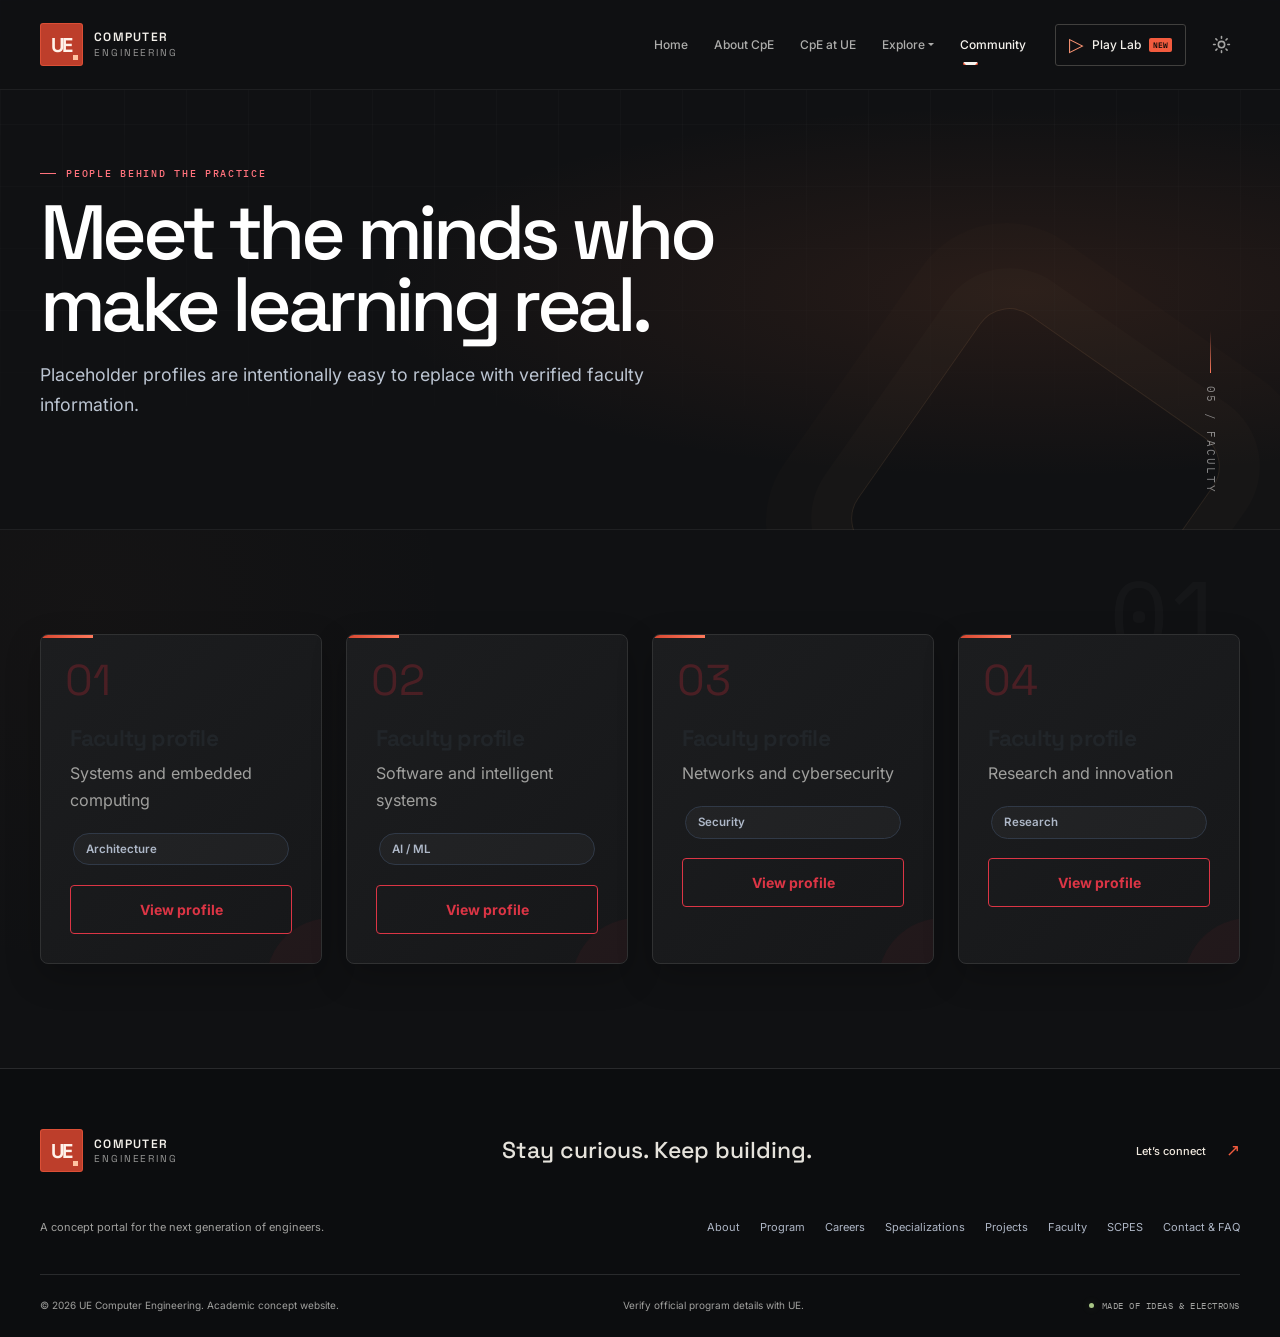
==== faculty.html @ 4674ef3e "Add files via upload" ====
﻿<!doctype html><html lang="en"><head><meta charset="utf-8"><meta name="viewport" content="width=device-width, initial-scale=1"><title>Faculty | UE Computer Engineering</title><link href="assets/vendor/bootstrap.min.css" rel="stylesheet"><script src="js/theme-init.js"></script><link rel="stylesheet" href="css/style.css">
    <link rel="stylesheet" href="css/experience.css"><link href="assets/fonts.css" rel="stylesheet"></head><body data-page="faculty">
    <a class="skip-link" href="#main-content">Skip to content</a><div class="progress-line"></div><nav class="navbar navbar-expand-lg" aria-label="Main navigation">
            <div class="container">
                <a class="navbar-brand" href="index.html"><span class="brand-mark">UE<span class="brand-mark-dot"></span></span><span class="brand-wordmark">COMPUTER<span>ENGINEERING</span></span></a>
                <button class="navbar-toggler" type="button" data-bs-toggle="collapse" data-bs-target="#mainNav" aria-controls="mainNav" aria-expanded="false" aria-label="Toggle navigation"><span class="navbar-toggler-icon"></span></button>
                <div class="collapse navbar-collapse" id="mainNav">
                    <ul class="navbar-nav ms-auto align-items-lg-center">
                        <li class="nav-item"><a class="nav-link" href="index.html">Home</a></li>
                        <li class="nav-item"><a class="nav-link" href="about-cpe.html">About CpE</a></li>
                        <li class="nav-item"><a class="nav-link" href="cpe-ue.html">CpE at UE</a></li>
                        <li class="nav-item dropdown"><a class="nav-link dropdown-toggle" href="#" role="button" data-bs-toggle="dropdown" aria-expanded="false">Explore</a><ul class="dropdown-menu"><li><a class="dropdown-item" href="specializations.html">Specializations</a></li><li><a class="dropdown-item" href="careers.html">Careers</a></li><li><a class="dropdown-item" href="projects.html">Projects</a></li></ul></li>
                        <li class="nav-item dropdown"><a class="nav-link dropdown-toggle" href="#" role="button" data-bs-toggle="dropdown" aria-expanded="false">Community</a><ul class="dropdown-menu"><li><a class="dropdown-item" href="faculty.html">Faculty</a></li><li><a class="dropdown-item" href="scpes.html">SCPES</a></li><li><a class="dropdown-item" href="contact.html">Contact & FAQ</a></li></ul></li>
                        <li class="nav-item"><a class="nav-link nav-play" href="index.html#play-lab"><span aria-hidden="true">▷</span> Play Lab <span class="new-tag">NEW</span></a></li>
                    </ul>
                </div>
            </div>
        </nav><main id="main-content" tabindex="-1"><section class="page-hero"><div class="container reveal"><span class="eyebrow">People behind the practice</span><h1>Meet the minds who make learning real.</h1><p>Placeholder profiles are intentionally easy to replace with verified faculty information.</p></div></section><section class="section-space"><div class="container"><div class="row g-4"><div class="col-12 col-md-6 col-lg-3 reveal"><article class="card feature-card"><div class="icon-box">01</div><h3>Faculty profile</h3><p class="text-muted">Systems and embedded computing</p><span class="pill">Architecture</span><button class="btn btn-outline-danger btn-sm mt-3" data-bs-toggle="modal" data-bs-target="#infoModal" data-modal-title="Faculty profile placeholder" data-modal-text="Replace with a verified name, title, specialization, courses, and professional biography.">View profile</button></article></div><div class="col-12 col-md-6 col-lg-3 reveal"><article class="card feature-card"><div class="icon-box">02</div><h3>Faculty profile</h3><p class="text-muted">Software and intelligent systems</p><span class="pill">AI / ML</span><button class="btn btn-outline-danger btn-sm mt-3" data-bs-toggle="modal" data-bs-target="#infoModal" data-modal-title="Faculty profile placeholder" data-modal-text="Replace with a verified name, title, specialization, courses, and professional biography.">View profile</button></article></div><div class="col-12 col-md-6 col-lg-3 reveal"><article class="card feature-card"><div class="icon-box">03</div><h3>Faculty profile</h3><p class="text-muted">Networks and cybersecurity</p><span class="pill">Security</span><button class="btn btn-outline-danger btn-sm mt-3" data-bs-toggle="modal" data-bs-target="#infoModal" data-modal-title="Faculty profile placeholder" data-modal-text="Replace with a verified name, title, specialization, courses, and professional biography.">View profile</button></article></div><div class="col-12 col-md-6 col-lg-3 reveal"><article class="card feature-card"><div class="icon-box">04</div><h3>Faculty profile</h3><p class="text-muted">Research and innovation</p><span class="pill">Research</span><button class="btn btn-outline-danger btn-sm mt-3" data-bs-toggle="modal" data-bs-target="#infoModal" data-modal-title="Faculty profile placeholder" data-modal-text="Replace with a verified name, title, specialization, courses, and professional biography.">View profile</button></article></div></div></div></section></main><footer class="site-footer">
        <div class="container"><div class="footer-top"><a class="navbar-brand" href="index.html"><span class="brand-mark">UE<span class="brand-mark-dot"></span></span><span class="brand-wordmark">COMPUTER<span>ENGINEERING</span></span></a><p>Stay curious. Keep building.</p><a class="text-link" href="contact.html">Let’s connect <span aria-hidden="true">↗</span></a></div><div class="footer-links"><span>A concept portal for the next generation of engineers.</span><nav aria-label="Footer navigation"><a href="about-cpe.html">About</a><a href="cpe-ue.html">Program</a><a href="careers.html">Careers</a><a href="specializations.html">Specializations</a><a href="projects.html">Projects</a><a href="faculty.html">Faculty</a><a href="scpes.html">SCPES</a><a href="contact.html">Contact & FAQ</a></nav></div><div class="footer-bottom"><small>© 2026 UE Computer Engineering. Academic concept website.</small><small>Verify official program details with UE.</small><span><i class="status-dot"></i> MADE OF IDEAS & ELECTRONS</span></div></div>
    </footer><div class="modal fade" id="infoModal" tabindex="-1"><div class="modal-dialog modal-dialog-centered"><div class="modal-content"><div class="modal-header"><h2 class="modal-title fs-4" id="infoModalLabel">Profile</h2><button class="btn-close" data-bs-dismiss="modal" aria-label="Close"></button></div><div class="modal-body" id="modalContent"></div></div></div></div><button class="back-top" aria-label="Back to top">â†‘</button><script src="assets/vendor/bootstrap.bundle.min.js"></script><script src="js/script.js"></script>
    <script src="js/experience.js"></script></body></html>
---- css/style.css ----
:root {
  --primary:#c62635;--primary-bright:#ff5b67;--primary-dark:#7d111d;--ink:#080b12;--ink-2:#101621;
  --text:#1b2330;--muted:#667085;--surface:#f4f6f8;--border:#e2e7ec;--white:#fff;
  --radius-sm:10px;--radius-md:18px;--radius-lg:28px;--section-space:104px;
  --shadow-sm:0 12px 35px rgba(8,11,18,.07);--shadow-lg:0 28px 80px rgba(8,11,18,.15)
}
*{box-sizing:border-box}html{scroll-behavior:smooth;scroll-padding-top:88px}body{margin:0;color:var(--text);font-family:Inter,Arial,sans-serif;background:var(--white);overflow-x:hidden;-webkit-font-smoothing:antialiased}body::selection{color:#fff;background:var(--primary)}a,button,input,select,textarea{-webkit-tap-highlight-color:transparent}a:focus-visible,button:focus-visible,input:focus-visible,select:focus-visible,textarea:focus-visible{outline:3px solid rgba(255,91,103,.42);outline-offset:3px}
h1,h2,h3,h4,h5,.navbar-brand{font-family:"Space Grotesk",Arial,sans-serif;font-weight:700;letter-spacing:-.035em}h1{font-size:clamp(3rem,7vw,6.7rem);line-height:.94}h2{font-size:clamp(2.15rem,4.2vw,3.7rem);line-height:1.04}h3{font-size:1.42rem;line-height:1.2}p{line-height:1.72}.container{max-width:1200px}.text-muted{color:var(--muted)!important}.bg-light{background:var(--surface)!important}
.eyebrow{display:inline-flex;align-items:center;gap:.65rem;color:var(--primary);font:700 .72rem/1 Inter,sans-serif;letter-spacing:.17em;text-transform:uppercase}.eyebrow::before{content:"";width:24px;height:2px;background:currentColor}.section-space{position:relative;padding:var(--section-space) 0}.section-space:not(.dark-band):not(.bg-light)::before{content:"";position:absolute;inset:0;pointer-events:none;background:radial-gradient(circle at 7% 15%,rgba(198,38,53,.055),transparent 21rem)}.section-space>.container{position:relative;z-index:1}.section-heading{max-width:720px;margin-bottom:1.25rem}.section-heading h2{margin:.85rem 0 1rem}.section-heading p{color:var(--muted);font-size:1.08rem}
/* navigation */
.navbar{position:fixed;top:0;width:100%;z-index:1000;padding:1.1rem 0;background:linear-gradient(to bottom,rgba(8,11,18,.78),transparent);transition:padding .3s,background .3s,box-shadow .3s}.navbar.scrolled,.navbar.show-menu{padding:.72rem 0;background:rgba(8,11,18,.9);backdrop-filter:blur(18px) saturate(150%);-webkit-backdrop-filter:blur(18px) saturate(150%);border-bottom:1px solid rgba(255,255,255,.08);box-shadow:0 12px 40px rgba(0,0,0,.18)}.navbar-brand{color:#fff!important;font-size:1.04rem;display:flex;align-items:center;gap:.72rem;letter-spacing:-.02em}.brand-mark{width:36px;height:36px;border:1px solid rgba(255,91,103,.7);border-radius:9px;display:grid;place-items:center;color:#fff;background:linear-gradient(145deg,var(--primary),var(--primary-dark));box-shadow:0 7px 20px rgba(198,38,53,.28);font-size:.72rem;letter-spacing:.05em}.nav-link{color:#cdd3dd!important;font-size:.84rem;font-weight:600;margin:0 .08rem;padding:.55rem .72rem!important;position:relative;min-height:42px;display:flex;align-items:center;border-radius:9px;transition:color .2s,background .2s}.nav-link:hover,.nav-link.active{color:#fff!important;background:rgba(255,255,255,.075)}.nav-link.active::after{content:"";position:absolute;bottom:4px;left:.72rem;width:18px;height:2px;border-radius:2px;background:var(--primary-bright)}.dropdown-menu{background:rgba(16,22,33,.98);border:1px solid rgba(255,255,255,.1);border-radius:13px;padding:.55rem;box-shadow:0 20px 50px rgba(0,0,0,.3)}.dropdown-item{color:#d9dee7;padding:.68rem .8rem;border-radius:8px;font-size:.86rem}.dropdown-item:hover,.dropdown-item:focus{color:#fff;background:var(--primary)}.navbar-toggler{min-width:44px;min-height:44px;border-color:rgba(255,255,255,.25)}.navbar-toggler-icon{filter:invert(1) grayscale(1) brightness(2)}
/* hero */
.hero{min-height:790px;display:flex;align-items:center;color:#fff;position:relative;overflow:hidden;padding:145px 0 105px;background:radial-gradient(circle at var(--pointer-x,78%) var(--pointer-y,28%),rgba(198,38,53,.28),transparent 22rem),radial-gradient(circle at 15% 95%,rgba(77,91,155,.14),transparent 28rem),linear-gradient(125deg,#070a10 0%,#101621 67%,#190d13 100%)}.hero::before,.page-hero::before{content:"";position:absolute;inset:0;background-image:linear-gradient(rgba(255,255,255,.05) 1px,transparent 1px),linear-gradient(90deg,rgba(255,255,255,.05) 1px,transparent 1px);background-size:56px 56px;mask-image:linear-gradient(to bottom,#000,transparent 95%)}.hero::after{content:"";position:absolute;width:640px;height:640px;right:-250px;top:-220px;border:1px solid rgba(255,255,255,.08);border-radius:50%;box-shadow:0 0 0 80px rgba(255,255,255,.018),0 0 0 160px rgba(255,255,255,.012)}.hero .container{position:relative;z-index:2}.hero h1{max-width:790px;margin:1.15rem 0 1.4rem;text-wrap:balance}.hero h1 span{color:transparent;background:linear-gradient(90deg,#ff6671,#ff9a78);-webkit-background-clip:text;background-clip:text}.hero-copy{max-width:620px;color:#b9c2cf;font-size:1.12rem;line-height:1.75}.hero-visual{min-height:390px;position:relative;perspective:900px}.processor{--rx:0deg;--ry:0deg;position:absolute;top:16%;left:15%;width:255px;height:255px;border:1px solid rgba(255,255,255,.3);border-radius:32px;transform:rotate(10deg) rotateX(var(--rx)) rotateY(var(--ry));background:linear-gradient(145deg,rgba(255,255,255,.09),rgba(198,38,53,.12));box-shadow:inset 0 0 35px rgba(255,255,255,.04),0 30px 90px rgba(198,38,53,.22);display:grid;place-items:center;transition:transform .2s ease-out;backdrop-filter:blur(8px)}.processor::before,.processor::after{content:"";position:absolute;inset:21px;border:1px dashed rgba(255,102,113,.55);border-radius:22px;animation:spin 24s linear infinite}.processor::after{inset:57px;border:1px solid rgba(255,255,255,.27);border-radius:16px;animation-direction:reverse;animation-duration:16s}.chip{width:76px;height:76px;position:relative;z-index:2;border:1px solid rgba(255,255,255,.28);border-radius:10px;background:linear-gradient(145deg,#e74450,#8f1522);box-shadow:0 0 0 9px rgba(198,38,53,.12),0 0 38px rgba(255,91,103,.58);animation:chipGlow 2.8s ease-in-out infinite}.chip::after{content:"CPE";position:absolute;inset:0;display:grid;place-items:center;color:#fff;font:700 .7rem "Space Grotesk";letter-spacing:.15em}.trace{position:absolute;z-index:3;background:linear-gradient(90deg,var(--primary-bright),transparent);opacity:.8;height:1px;transform-origin:left;animation:pulse 2.5s infinite}.trace::before{content:"";width:6px;height:6px;border-radius:50%;background:#fff;box-shadow:0 0 12px var(--primary-bright);position:absolute;left:35%;top:-2px;animation:signal 2.5s linear infinite}.trace.one{width:185px;left:50%;top:35%;transform:rotate(-25deg)}.trace.two{width:240px;left:43%;top:65%;transform:rotate(25deg);animation-delay:.5s}.trace.three{width:170px;left:28%;top:15%;transform:rotate(145deg);animation-delay:1s}.tech-label{position:absolute;z-index:4;background:rgba(16,22,33,.72);border:1px solid rgba(255,255,255,.16);border-radius:10px;padding:.72rem .9rem;font:600 .67rem/1 Inter,sans-serif;letter-spacing:.1em;color:#edf1f6;backdrop-filter:blur(14px);box-shadow:0 15px 35px rgba(0,0,0,.18);animation:float 5s ease-in-out infinite}.tech-label.a{right:0;top:11%}.tech-label.a::before{content:"";display:inline-block;width:7px;height:7px;margin-right:.5rem;border-radius:50%;background:#55e6a5;box-shadow:0 0 10px #55e6a5}.tech-label.b{right:5%;bottom:11%;animation-delay:-2s}.scroll-cue{position:absolute;z-index:3;bottom:28px;left:50%;transform:translateX(-50%);color:#aeb6c5;font-size:.66rem;letter-spacing:.16em;text-transform:uppercase;animation:bob 2s ease-in-out infinite}
/* buttons and cards */
.btn{border-radius:var(--radius-sm);padding:.82rem 1.18rem;font-weight:700;min-height:46px;transition:transform .25s,box-shadow .25s,background .25s,border-color .25s}.btn-primary{background:linear-gradient(135deg,#d63240,#a91827);border-color:var(--primary);box-shadow:0 9px 25px rgba(198,38,53,.22)}.btn-primary:hover{background:linear-gradient(135deg,#e63c49,#b51f2b);border-color:#d63240;transform:translateY(-3px);box-shadow:0 16px 34px rgba(198,38,53,.34)}.btn-outline-light:hover,.btn-outline-dark:hover{transform:translateY(-3px)}.btn-arrow::after{content:" →";display:inline-block;transition:transform .2s}.btn-arrow:hover::after{transform:translateX(5px)}.card{--tilt-x:0deg;--tilt-y:0deg;border:1px solid var(--border);border-radius:var(--radius-md);background:rgba(255,255,255,.9);box-shadow:var(--shadow-sm);height:100%;overflow:hidden;transform:perspective(900px) rotateX(var(--tilt-x)) rotateY(var(--tilt-y));transition:transform .32s,box-shadow .32s,border-color .32s}.card:hover{transform:perspective(900px) rotateX(var(--tilt-x)) rotateY(var(--tilt-y)) translateY(-8px);box-shadow:var(--shadow-lg);border-color:rgba(198,38,53,.38)}.feature-card{padding:1.8rem;position:relative;isolation:isolate}.feature-card::before{content:"";position:absolute;z-index:-1;top:0;left:0;width:52px;height:3px;background:linear-gradient(90deg,var(--primary),var(--primary-bright));transition:width .4s}.feature-card::after{content:"";position:absolute;z-index:-1;width:130px;height:130px;right:-75px;bottom:-85px;border-radius:50%;background:rgba(198,38,53,.06);transition:transform .4s}.feature-card:hover::before{width:100%}.feature-card:hover::after{transform:scale(1.7)}.icon-box{width:52px;height:52px;display:grid;place-items:center;color:var(--primary);background:linear-gradient(145deg,rgba(198,38,53,.13),rgba(198,38,53,.035));border:1px solid rgba(198,38,53,.13);font-size:1.35rem;margin-bottom:1.35rem;border-radius:13px;transition:transform .3s,background .3s,color .3s}.feature-card:hover .icon-box{transform:rotate(-5deg) scale(1.08);color:#fff;background:var(--primary)}.feature-card p,.project-card p{color:var(--muted);line-height:1.68}
.dark-band{color:#fff;overflow:hidden;background:radial-gradient(circle at 92% 0,rgba(198,38,53,.2),transparent 24rem),var(--ink)}.dark-band::after{content:"";position:absolute;width:330px;height:330px;right:-190px;bottom:-190px;border:1px solid rgba(255,255,255,.08);border-radius:50%;box-shadow:0 0 0 55px rgba(255,255,255,.015),0 0 0 110px rgba(255,255,255,.01)}.dark-band .feature-card{background:rgba(255,255,255,.035);border-color:rgba(255,255,255,.12)!important;backdrop-filter:blur(8px)}.dark-band .feature-card:hover{background:rgba(255,255,255,.065);border-color:rgba(255,91,103,.55)!important}.dark-band .feature-card p,.dark-band .text-muted,.dark-band .section-heading p{color:#aeb8c7!important}.metric{position:relative;padding:.6rem 0 .6rem 1.25rem;border-left:2px solid var(--primary)}.metric strong{font:700 2.65rem "Space Grotesk";display:block;color:#fff}.metric span{color:#adb6c6;font-size:.84rem}.marquee{overflow:hidden;background:linear-gradient(90deg,#9d1724,#d83341,#9d1724);color:#fff;padding:.95rem 0;font-family:"Space Grotesk";font-weight:700;letter-spacing:.1em;box-shadow:0 8px 30px rgba(181,31,43,.2)}.marquee-track{width:max-content;white-space:nowrap;animation:marquee 26s linear infinite}.marquee:hover .marquee-track{animation-play-state:paused}
/* inner pages */
.page-hero{min-height:530px;display:flex;align-items:center;padding:155px 0 92px;color:#fff;overflow:hidden;position:relative;background:radial-gradient(circle at 82% 35%,rgba(198,38,53,.3),transparent 20rem),linear-gradient(125deg,#070a10,#111827 70%,#1c0e14)}.page-hero .container{position:relative;z-index:2}.page-hero::after{content:"";position:absolute;right:8%;bottom:-105px;width:285px;height:285px;border:1px solid rgba(255,91,103,.45);border-radius:36px;transform:rotate(35deg);box-shadow:0 0 0 28px rgba(198,38,53,.045),0 0 0 56px rgba(198,38,53,.025);animation:drift 9s ease-in-out infinite}.page-hero h1{font-size:clamp(3rem,6vw,5.65rem);max-width:880px;margin:1rem 0 1.2rem;text-wrap:balance}.page-hero p{max-width:680px;color:#bbc4d1;font-size:1.1rem;line-height:1.75}.page-hero .eyebrow{color:#ff727c}.pill{display:inline-flex;align-items:center;border:1px solid var(--border);border-radius:100px;padding:.42rem .72rem;font-size:.72rem;font-weight:600;margin:.2rem;color:var(--muted);background:rgba(255,255,255,.6)}.filter-btn{border:1px solid var(--border);background:#fff;color:var(--text);border-radius:100px;padding:.62rem 1rem;min-height:44px;margin:.25rem;font-size:.86rem;font-weight:600;transition:.2s}.filter-btn.active,.filter-btn:hover{background:var(--primary);border-color:var(--primary);color:#fff;box-shadow:0 8px 20px rgba(198,38,53,.2);transform:translateY(-2px)}.diagram-node{padding:1.05rem;text-align:center;border:1px solid var(--border);background:#fff;border-radius:var(--radius-md);cursor:pointer;transition:transform .25s,border-color .25s,box-shadow .25s}.diagram-node:hover,.diagram-node.selected{transform:translateY(-4px);border-color:var(--primary);box-shadow:0 14px 35px rgba(181,31,43,.14)}.diagram-node.selected{color:var(--primary)}.diagram-line{height:34px;width:2px;background:linear-gradient(var(--primary),rgba(198,38,53,.15));margin:auto}.timeline{border-left:2px solid rgba(181,31,43,.28);padding-left:1.65rem}.timeline-item{position:relative;margin-bottom:2.1rem}.timeline-item::before{content:"";position:absolute;left:-2.08rem;top:.22rem;width:14px;height:14px;border:3px solid #fff;border-radius:50%;background:var(--primary);box-shadow:0 0 0 4px rgba(198,38,53,.15)}.project-image{height:220px;width:100%;object-fit:cover;background:linear-gradient(135deg,#111827,#b51f2b);transition:transform .55s,filter .4s}.card:hover .project-image{transform:scale(1.055);filter:saturate(1.15)}.project-card .card-body{position:relative;z-index:2;padding:1.45rem;background:#fff}.gallery-img{height:230px;object-fit:cover;width:100%;cursor:pointer;transition:transform .4s,filter .4s}.gallery-img:hover{transform:scale(1.025);filter:contrast(1.05) saturate(1.08)}.form-control,.form-select{padding:.82rem .9rem;border-color:var(--border);border-radius:10px;background-color:rgba(255,255,255,.9)}.form-control:focus,.form-select:focus{border-color:var(--primary);box-shadow:0 0 0 .22rem rgba(181,31,43,.13)}.accordion-item{border-color:var(--border);background:transparent}.accordion-button{font-family:"Space Grotesk";font-weight:600;padding:1.25rem}.accordion-button:not(.collapsed){color:var(--primary-dark);background:rgba(198,38,53,.06);box-shadow:none}.accordion-button:focus{box-shadow:0 0 0 .2rem rgba(198,38,53,.12)}
/* footer */
.site-footer{position:relative;overflow:hidden;background:#06080d;color:#98a2b2;padding:68px 0 26px;border-top:1px solid rgba(255,255,255,.06)}.site-footer::after{content:"CPE";position:absolute;right:-1rem;bottom:-4.2rem;color:rgba(255,255,255,.025);font:700 13rem/1 "Space Grotesk";pointer-events:none}.site-footer .container{position:relative;z-index:1}.site-footer a{color:#aeb6c5;text-decoration:none;display:block;width:fit-content;margin:.55rem 0;transition:color .2s,transform .2s}.site-footer a:hover{color:#fff;transform:translateX(3px)}.site-footer .navbar-brand:hover{transform:none}.back-top{position:fixed;right:22px;bottom:22px;width:48px;height:48px;border-radius:14px;border:1px solid rgba(255,255,255,.2);background:linear-gradient(145deg,#db3442,#971723);color:#fff;opacity:0;visibility:hidden;transform:translateY(12px);transition:.25s;box-shadow:0 12px 28px rgba(181,31,43,.3);z-index:900}.back-top.visible{opacity:1;visibility:visible;transform:none}.back-top:hover{transform:translateY(-4px)}.progress-line{position:fixed;top:0;left:0;height:3px;background:linear-gradient(90deg,var(--primary),#ff8b72);width:0;z-index:1100;box-shadow:0 0 10px rgba(255,91,103,.5)}.reveal{opacity:0;transform:translateY(26px);transition:opacity .75s,transform .75s cubic-bezier(.2,.7,.2,1);transition-delay:calc(var(--i,0)*55ms)}.reveal.visible{opacity:1;transform:none}
@keyframes pulse{50%{opacity:.25}}@keyframes signal{from{transform:translateX(0)}to{transform:translateX(105px)}}@keyframes chipGlow{50%{box-shadow:0 0 0 12px rgba(198,38,53,.08),0 0 55px rgba(255,91,103,.7)}}@keyframes float{50%{transform:translateY(-10px)}}@keyframes bob{50%{transform:translate(-50%,6px)}}@keyframes spin{to{transform:rotate(360deg)}}@keyframes drift{50%{transform:rotate(43deg) translateY(-15px)}}@keyframes marquee{to{transform:translateX(-50%)}}
@media(max-width:991px){.navbar{padding:.72rem 0;background:rgba(8,11,18,.92);backdrop-filter:blur(16px)}.navbar-collapse{margin-top:.65rem;padding:.7rem;border:1px solid rgba(255,255,255,.08);border-radius:14px;background:rgba(16,22,33,.96);max-height:calc(100vh - 92px);overflow-y:auto}.dropdown-menu{box-shadow:none;background:rgba(255,255,255,.04)}.nav-link.active::after{left:.75rem}.hero{min-height:auto;padding:140px 0 90px}.hero-visual{min-height:330px;margin-top:2.5rem}.processor{left:26%;width:215px;height:215px}.page-hero{min-height:470px}}
@media(max-width:575px){:root{--section-space:72px}.navbar-brand{font-size:.84rem}.brand-mark{width:33px;height:33px;flex:0 0 auto}.hero h1{font-size:clamp(2.85rem,13.5vw,4rem);overflow-wrap:anywhere}.hero-copy{font-size:1rem}.hero-visual{min-height:270px}.processor{left:14%;width:180px;height:180px;border-radius:24px}.processor::after{inset:45px}.chip{width:62px;height:62px}.tech-label{font-size:.58rem}.tech-label.a{right:0}.tech-label.b{right:1%;bottom:1%}.scroll-cue{display:none}.page-hero{min-height:430px;padding:130px 0 70px}.page-hero::after{width:210px;height:210px;right:-75px}.section-heading p{font-size:1rem}.feature-card{padding:1.45rem}.metric{margin-bottom:1.4rem}.site-footer::after{font-size:8rem}}
@media(prefers-reduced-motion:reduce){*,*::before,*::after{scroll-behavior:auto!important;animation-duration:.01ms!important;animation-iteration-count:1!important;transition-duration:.01ms!important}.reveal{opacity:1;transform:none}}

/* Theme control and expanded page experience */
html{background:var(--ink)}
body,.card,.form-control,.form-select,.accordion-button,.accordion-body,.modal-content,.tab-content,.diagram-node,.filter-btn{transition:background-color .35s ease,color .35s ease,border-color .35s ease,box-shadow .35s ease}
.theme-toggle{flex:0 0 44px;width:44px;height:44px;margin-left:.65rem;border:1px solid rgba(255,255,255,.16);border-radius:12px;background:rgba(255,255,255,.07);color:#fff;display:grid;place-items:center;position:relative;overflow:hidden;transition:transform .25s,background .25s,border-color .25s}.theme-toggle:hover{transform:translateY(-2px);background:rgba(255,255,255,.13);border-color:rgba(255,255,255,.3)}.theme-toggle svg{width:19px;height:19px;position:absolute;transition:transform .45s cubic-bezier(.2,.8,.2,1),opacity .3s}.theme-toggle .sun{opacity:0;transform:rotate(-70deg) scale(.5)}.theme-toggle .moon{opacity:1;transform:rotate(0) scale(1)}html[data-theme="dark"] .theme-toggle .sun{opacity:1;transform:rotate(0) scale(1)}html[data-theme="dark"] .theme-toggle .moon{opacity:0;transform:rotate(70deg) scale(.5)}
.page-signature{position:absolute;right:5%;bottom:2.25rem;z-index:2;display:flex;align-items:center;gap:.8rem;color:rgba(255,255,255,.48);font:700 .66rem/1 Inter,sans-serif;letter-spacing:.19em;text-transform:uppercase;writing-mode:vertical-rl}.page-signature::before{content:"";width:1px;height:42px;background:linear-gradient(transparent,var(--primary-bright))}
.section-space[data-section-index]::after{content:attr(data-section-index);position:absolute;right:4vw;top:2.2rem;color:rgba(12,18,28,.035);font:700 clamp(5rem,10vw,9rem)/1 "Space Grotesk";pointer-events:none}.dark-band[data-section-index]::after,html[data-theme="dark"] .section-space[data-section-index]::after{color:rgba(255,255,255,.025)}
.section-rail{position:fixed;right:20px;top:50%;z-index:800;display:flex;flex-direction:column;gap:10px;transform:translateY(-50%);padding:10px 7px;border:1px solid rgba(127,137,152,.18);border-radius:100px;background:rgba(255,255,255,.64);backdrop-filter:blur(12px);box-shadow:0 8px 25px rgba(8,11,18,.08)}.section-rail button{width:7px;height:7px;padding:0;border:0;border-radius:50%;background:#9aa3b1;transition:height .25s,background .25s,box-shadow .25s}.section-rail button.active{height:24px;border-radius:6px;background:var(--primary);box-shadow:0 0 0 4px rgba(198,38,53,.1)}
.page-hero{background:radial-gradient(circle at var(--page-x,82%) var(--page-y,35%),rgba(198,38,53,.34),transparent 21rem),linear-gradient(125deg,#070a10,#111827 70%,#1c0e14)}body[data-page="specializations"] .page-hero{--hero-accent:rgba(112,86,255,.2)}body[data-page="careers"] .page-hero{--hero-accent:rgba(31,144,214,.18)}body[data-page="faculty"] .page-hero{--hero-accent:rgba(236,151,45,.14)}body[data-page="scpes"] .page-hero{--hero-accent:rgba(90,198,155,.14)}body[data-page="projects"] .page-hero{--hero-accent:rgba(92,102,220,.16)}body[data-page="contact"] .page-hero{--hero-accent:rgba(218,95,142,.14)}.page-hero{box-shadow:inset 0 -1px rgba(255,255,255,.06),inset 0 -140px 180px var(--hero-accent,transparent)}
.nav-tabs{gap:.45rem;border:0;padding:.45rem;border-radius:15px;background:var(--surface);width:fit-content}.nav-tabs .nav-link{min-height:44px;margin:0!important;padding:.65rem 1rem!important;border:0!important;border-radius:10px!important;color:var(--muted)!important;background:transparent!important;font-weight:700}.nav-tabs .nav-link::after{display:none}.nav-tabs .nav-link:hover{color:var(--text)!important}.nav-tabs .nav-link.active{color:#fff!important;background:var(--primary)!important;box-shadow:0 8px 20px rgba(198,38,53,.22)}.tab-content{border:1px solid var(--border)!important;border-radius:var(--radius-lg);margin-top:1rem;background:linear-gradient(145deg,#fff,var(--surface));box-shadow:var(--shadow-sm);min-height:280px}.tab-content .tab-pane{animation:tabIn .35s ease}.tab-content .pill{min-width:100%;justify-content:center;padding:.75rem}
#contactForm{padding:clamp(1.5rem,4vw,2.6rem);border:1px solid var(--border);border-radius:var(--radius-lg);background:linear-gradient(145deg,#fff,var(--surface));box-shadow:var(--shadow-lg)}.form-label{font-size:.82rem;font-weight:700;color:var(--text)}.accordion{border-radius:var(--radius-md);overflow:hidden;box-shadow:var(--shadow-sm)}.accordion-item{border-left:0;border-right:0}.accordion-body{color:var(--muted);padding:1.2rem 1.35rem 1.5rem}.modal-content{border:1px solid var(--border);border-radius:var(--radius-md);overflow:hidden;box-shadow:var(--shadow-lg)}
body[data-page="faculty"] .feature-card{padding-top:5.6rem}body[data-page="faculty"] .feature-card .icon-box{position:absolute;left:1.5rem;top:1.5rem;width:auto;height:auto;border:0;background:none;color:rgba(198,38,53,.28);font-size:2.7rem;line-height:1;font-family:"Space Grotesk"}body[data-page="faculty"] .feature-card:hover .icon-box{transform:none;background:none;color:var(--primary)}
body[data-page="projects"] .project-card,body[data-page="specializations"] .feature-card,body[data-page="careers"] .feature-card{min-height:100%}body[data-page="specializations"] [data-filter-group],body[data-page="projects"] [data-filter-group]{padding:.55rem;border:1px solid var(--border);border-radius:18px;background:var(--surface);width:fit-content}.carousel-inner{border-radius:var(--radius-lg);box-shadow:var(--shadow-lg)}.carousel-item>div{min-height:250px;display:flex;flex-direction:column;justify-content:center;border-radius:var(--radius-lg)!important;background:radial-gradient(circle at 85% 20%,rgba(198,38,53,.32),transparent 14rem),var(--ink)!important}.carousel-control-prev,.carousel-control-next{width:64px}
.diagram-node{position:relative;overflow:hidden;font-weight:700;letter-spacing:.08em}.diagram-node::after{content:"";position:absolute;inset:0;background:linear-gradient(115deg,transparent 35%,rgba(255,255,255,.65),transparent 65%);transform:translateX(-120%);transition:transform .6s}.diagram-node:hover::after{transform:translateX(120%)}
@keyframes tabIn{from{opacity:0;transform:translateY(8px)}}

/* True dark mode */
html[data-theme="dark"]{--text:#eef1f6;--muted:#9ca7b7;--surface:#111722;--border:#29313e;--white:#0a0e15;--shadow-sm:0 12px 35px rgba(0,0,0,.22);--shadow-lg:0 28px 80px rgba(0,0,0,.38)}
html[data-theme="dark"] body{background:#0a0e15;color:var(--text)}html[data-theme="dark"] .bg-light{background:#0e141e!important}html[data-theme="dark"] .section-space:not(.dark-band):not(.bg-light)::before{background:radial-gradient(circle at 7% 15%,rgba(198,38,53,.11),transparent 23rem)}html[data-theme="dark"] .card{background:linear-gradient(145deg,rgba(19,26,38,.98),rgba(12,17,25,.98));border-color:var(--border)}html[data-theme="dark"] .project-card .card-body{background:#111722}html[data-theme="dark"] .pill{color:#aeb8c8;background:rgba(255,255,255,.035);border-color:#303947}html[data-theme="dark"] .filter-btn{color:#cad1dc;background:#111722;border-color:#303947}html[data-theme="dark"] .filter-btn.active,html[data-theme="dark"] .filter-btn:hover{color:#fff;background:var(--primary);border-color:var(--primary)}html[data-theme="dark"] .diagram-node{color:#e7ebf2;background:#111722;border-color:#303947}html[data-theme="dark"] .timeline-item::before{border-color:#0e141e}html[data-theme="dark"] .form-control,html[data-theme="dark"] .form-select{color:#eef1f6;background-color:#0d131d;border-color:#303947}html[data-theme="dark"] .form-control::placeholder{color:#758092}html[data-theme="dark"] .form-select{--bs-form-select-bg-img:url("data:image/svg+xml,%3csvg xmlns='http://www.w3.org/2000/svg' viewBox='0 0 16 16'%3e%3cpath fill='none' stroke='%23adb5bd' stroke-linecap='round' stroke-linejoin='round' stroke-width='2' d='m2 5 6 6 6-6'/%3e%3c/svg%3e")}html[data-theme="dark"] #contactForm,html[data-theme="dark"] .tab-content{background:linear-gradient(145deg,#121925,#0d121b)}html[data-theme="dark"] .nav-tabs{background:#111722}html[data-theme="dark"] .accordion-item,html[data-theme="dark"] .accordion-button,html[data-theme="dark"] .accordion-body{color:var(--text);background:#111722;border-color:#29313e}html[data-theme="dark"] .accordion-button:not(.collapsed){color:#ff7b84;background:rgba(198,38,53,.13)}html[data-theme="dark"] .accordion-button::after{filter:invert(1) grayscale(1)}html[data-theme="dark"] .modal-content,html[data-theme="dark"] .modal-header{color:var(--text);background:#111722;border-color:#29313e}html[data-theme="dark"] .btn-close{filter:invert(1) grayscale(1)}html[data-theme="dark"] .section-rail{background:rgba(13,18,27,.72);border-color:rgba(255,255,255,.1)}html[data-theme="dark"] .section-rail button{background:#596474}html[data-theme="dark"] .section-rail button.active{background:var(--primary-bright)}html[data-theme="dark"] .border{border-color:#303947!important}html[data-theme="dark"] hr{border-color:#323a47}html[data-theme="dark"] .btn-outline-dark{color:#e8ecf2;border-color:#818b9b}html[data-theme="dark"] .btn-outline-dark:hover{color:#0a0e15;background:#eef1f6}

@media(max-width:991px){.theme-toggle{position:absolute;right:68px;top:.72rem;margin:0}.section-rail{display:none}.page-signature{display:none}.nav-tabs{width:100%;overflow-x:auto;flex-wrap:nowrap}.nav-tabs .nav-item{flex:0 0 auto}}
@media(max-width:575px){.theme-toggle{right:64px;top:.68rem;width:42px;height:42px}#contactForm{padding:1.25rem}.section-space[data-section-index]::after{font-size:4.5rem;right:1rem;top:1rem}body[data-page="specializations"] [data-filter-group],body[data-page="projects"] [data-filter-group]{width:100%}}
.navbar-brand{flex-shrink:0}
@media(min-width:992px) and (max-width:1199px){.navbar-brand{font-size:.88rem}.navbar .nav-link{font-size:.78rem;padding:.5rem!important}.theme-toggle{margin-left:.35rem}}
---- css/experience.css ----
/* CpE experience: shared shell, immersive home, and accessible learning games. */
:root {
  --accent: #f25b3e;
  --accent-soft: #ff9775;
  --primary: #d74731;
  --primary-bright: #ff795c;
  --primary-dark: #a53122;
  --page-bg: #f7f6f2;
  --panel: #fff;
  --panel-raised: #f0eee9;
  --line: #dcdad3;
  --heading: #1b1c1e;
  --body-copy: #626260;
  --mono: 'IBM Plex Mono', 'Consolas', monospace;
}
html[data-theme="dark"] {
  --page-bg: #101113;
  --panel: #17181a;
  --panel-raised: #1e1f21;
  --line: #2b2c2e;
  --heading: #f3f1eb;
  --body-copy: #a0a09e;
  --text: #f3f1eb;
  --muted: #a0a09e;
  --surface: #17181a;
  --border: #2b2c2e;
  --white: #101113;
}
body, html[data-theme="dark"] body { background: var(--page-bg); }
body { color: var(--heading); }
::selection { color: #fff; background: #a63a28; }
.container { max-width: 1264px; padding-left: 32px; padding-right: 32px; }
.icon-definitions { position: absolute; width: 0; height: 0; overflow: hidden; }
.ui-icon { width: 24px; height: 24px; fill: none; stroke: currentColor; stroke-width: 1.5; stroke-linecap: round; stroke-linejoin: round; flex-shrink: 0; }
.skip-link { position: fixed; top: -80px; left: 16px; z-index: 3000; padding: 14px 22px; background: #fff; color: #121212; border-radius: 4px; }
.skip-link:focus { top: 12px; }
main:focus { outline: none !important; }
:focus-visible { outline: 2px solid var(--accent-soft) !important; outline-offset: 5px !important; }
.reveal { opacity: 1; transform: none; }
.reveal.reveal-ready:not(.visible) { opacity: 0; transform: translateY(22px); }
.reveal.reveal-ready { transition: opacity .7s ease, transform .7s cubic-bezier(.16,1,.3,1); transition-delay: calc(var(--i,0) * 55ms); }
.reveal.visible { opacity: 1; transform: none; }
.progress-line { background: var(--accent); height: 2px; box-shadow: 0 0 12px #f25b3e66; }
.section-rail { display: none; }

/* One navigation and footer across all nine pages. */
.navbar { min-height: 88px; padding: 18px 0; background: rgba(16,17,19,.91); border-bottom: 1px solid #ffffff10; backdrop-filter: blur(18px); }
.navbar.scrolled, .navbar.show-menu { padding: 12px 0; min-height: 76px; background: rgba(16,17,19,.95); border-bottom: 1px solid #ffffff14; box-shadow: 0 12px 30px #00000015; }
.navbar-brand { gap: 11px; margin-right: 32px; }
.brand-mark { width: 43px; height: 43px; border-radius: 3px; border: 1px solid #f25b3e99; box-shadow: none; color: #fff2ea; background: #bd3e2b; font: 700 20px/1 'Space Grotesk', sans-serif; position: relative; letter-spacing: -.08em; }
.brand-mark-dot { width: 5px; height: 5px; background: #ffc3a2; position: absolute; bottom: 5px; right: 4px; }
.brand-wordmark { font: 600 12px/1.4 'Space Grotesk', sans-serif; letter-spacing: .105em; color: #f4f1eb; }
.brand-wordmark > span { display: block; color: #949493; font-size: 10px; letter-spacing: .19em; font-weight: 400; }
.navbar .nav-link { font-size: 12px; font-weight: 500; border-radius: 3px; margin: 0 4px; color: #adadab !important; padding: 10px 9px !important; min-height: 42px; }
.navbar .nav-link.active, .navbar .nav-link:hover { background: none; color: #f6f3ee !important; }
.navbar .nav-link.active::after { left: 9px; bottom: 1px; width: 15px; height: 2px; background: var(--accent); }
.navbar .nav-play { border: 1px solid #41403e; margin-left: 16px; padding: 9px 13px !important; gap: 8px; color: #f4f1eb !important; }
.navbar .nav-play:hover { border-color: var(--accent); background: #f25b3e12; }
.nav-play > span:first-child { font-size: 19px; color: var(--accent-soft); line-height: 1; }
.new-tag { padding: 3px 4px; border-radius: 2px; background: #f25b3e; color: #160e0b; font: 600 8px/1 var(--mono); }
.theme-toggle { border-radius: 50%; border: 0; background: transparent; margin-left: 12px; width: 38px; height: 38px; flex-basis: 38px; color: #a5a5a3; }
.theme-toggle:hover { background: #ffffff09; color: #fff; }
.dropdown-menu { border-radius: 6px; background: #1b1c1e; border-color: #383838; }
.dropdown-item { border-radius: 3px; }
.site-footer { background: #0c0d0f; padding: 52px 0 24px; border-top: 1px solid #292a2c; color: #a0a09e; }
.site-footer::after { display: none; }
.site-footer .container { position: relative; z-index: 1; }
.footer-top { display: flex; align-items: center; justify-content: space-between; gap: 25px; }
.footer-top p { font: 500 23px/1.2 'Space Grotesk', sans-serif; color: #e6e3dc; margin: 0; }
.site-footer .text-link { color: #f1e9df; display: inline-flex; }
.site-footer .navbar-brand { display: flex; }
.footer-links { display: flex; align-items: center; justify-content: space-between; gap: 25px; padding: 38px 0; font-size: 11px; }
.footer-links nav { display: flex; gap: 20px; flex-wrap: wrap; }
.footer-links a { font-size: 11px; margin: 0; }
.footer-bottom { border-top: 1px solid #292a2c; padding-top: 23px; display: flex; align-items: center; justify-content: space-between; gap: 16px; }
.footer-bottom small { font-size: 10px; }
.footer-bottom > span { font: 9px var(--mono); letter-spacing: .06em; display: flex; align-items: center; gap: 8px; }
.back-top { border-radius: 4px; background: #c74732; box-shadow: 0 4px 20px #0003; }

/* Hero: a quiet technical grid behind expressive type and an isometric core. */
.cpe-hero { position: relative; background: #101113; color: #f3f1eb; overflow: hidden; padding-top: 88px; isolation: isolate; }
.cpe-hero::before { content: ''; position: absolute; inset: 0; z-index: -1; background: radial-gradient(ellipse at 74% 46%, #9a321f22, transparent 44%), radial-gradient(ellipse at 5% 90%, #6b4c2810, transparent 40%); }
#ambient-canvas, .hero-grid { position: absolute; inset: 0; width: 100%; height: 100%; pointer-events: none; z-index: -1; }
.hero-grid { background-image: linear-gradient(#ffffff03 1px, transparent 1px),linear-gradient(90deg,#ffffff03 1px, transparent 1px); background-size: 62px 62px; mask-image: linear-gradient(90deg,transparent,#000 70%); }
.hero-topline { display: flex; justify-content: space-between; padding: 27px 0 21px; border-bottom: 1px solid #ffffff0d; font: 9px var(--mono); letter-spacing: .11em; color: #8e8e8d; }
.hero-topline > span:first-child { display: flex; gap: 9px; align-items: center; color: #c5c1b9; }
.status-dot { display: inline-block; width: 5px; height: 5px; border-radius: 50%; background: #a9c686; box-shadow: 0 0 9px #a9c68633; flex-shrink: 0; }
.hero-layout { display: grid; grid-template-columns: 1.04fr 1fr; align-items: center; min-height: 571px; gap: 0; }
.hero-story { position: relative; z-index: 2; padding: 45px 0 48px; }
.hero-kicker { display: flex; align-items: center; gap: 10px; font: 10px var(--mono); letter-spacing: .1em; color: #d0b8a6; margin-bottom: 24px; }
.tiny-cross { font-size: 21px; line-height: 10px; color: var(--accent); }
.cpe-hero h1 { font-size: clamp(64px, 6.5vw, 94px); letter-spacing: -.075em; line-height: 1.02; font-weight: 500; margin: 0 0 31px -5px; white-space: nowrap; }
.next-word { color: var(--accent-soft); position: relative; font-family: Georgia, 'Times New Roman', serif; font-style: italic; font-weight: 400; letter-spacing: -.06em; }
.headline-dot { color: var(--accent); }
.next-word > svg { position: absolute; bottom: -10px; left: 1%; width: 96%; height: 16px; stroke: #d56b485e; fill: none; stroke-width: 2; }
.hero-story > p { color: #a7a7a3; font-size: 14px; line-height: 1.9; max-width: 365px; margin-bottom: 28px; }
.hero-actions { display: flex; align-items: center; gap: 19px; flex-wrap: wrap; }
.action-button { position: relative; display: inline-flex; justify-content: center; align-items: center; gap: 18px; border: 1px solid transparent; border-radius: 4px; padding: 15px 19px; font: 600 12px/1.4 Inter, sans-serif; text-decoration: none; min-height: 49px; transition: transform .25s, background .25s, box-shadow .25s; cursor: pointer; overflow: hidden; }
.primary-action { color: #fff7f0; background: #d84c33; border-color: #ed694b; box-shadow: inset 0 1px #ffffff16, 0 6px 20px #e94f1e0a; }
.primary-action::after { content: ''; position: absolute; inset: 0; background: linear-gradient(105deg,transparent 30%,#ffffff2b,transparent 70%); transform: translateX(-120%); transition: transform .65s; pointer-events: none; }
.primary-action:hover { color: #fff; background: #ed5a3c; transform: translateY(-2px); box-shadow: 0 8px 30px #ef582b25; }
.primary-action:hover::after { transform: translateX(120%); }
.action-button .ui-icon { width: 17px; height: 17px; }
.subtle-action { padding: 13px 0; color: #d6d2ca; gap: 8px; border: none; }
.subtle-action:hover { color: #ffad90; }
.hero-footnote { display: flex; align-items: center; gap: 12px; margin-top: 31px; color: #898984; font-size: 10px; }
.mini-stack { display: flex; padding-left: 0; }
.mini-stack > span { display: grid; place-items: center; width: 26px; height: 26px; border: 2px solid #101113; background: #282726; border-radius: 50%; color: #bd9580; font: 8px var(--mono); }
.mini-stack > span + span { margin-left: -7px; }
.mini-stack > span:nth-child(2) { background: #33271f; }
.mini-stack > span:nth-child(3) { background: #423021; }
.core-scene { position: relative; height: 520px; perspective: 1000px; margin-left: -15px; pointer-events: none; }
.core-art { position: absolute; width: 124%; height: auto; max-width: none; left: -12%; top: -9%; transform: translate3d(var(--scene-x,0px),var(--scene-y,0px),0); transition: transform .7s cubic-bezier(.2,.8,.2,1); filter: drop-shadow(0 25px 40px #0005); }
.core-signals { pointer-events: none; filter: drop-shadow(0 0 4px #ffd19b); }
.core-signals path { stroke: #ffcf94; stroke-width: 2; stroke-linecap: round; stroke-dasharray: 4 65; animation: circuit-flow 4s linear infinite; }
.core-signals path:nth-child(2n) { animation-delay: -1.8s; }
.core-signals path:nth-child(3n) { animation-delay: -.9s; animation-direction: reverse; }
.core-orbit { position: absolute; width: 87%; aspect-ratio: 1; border: 1px solid #c4b29b0c; border-radius: 50%; left: 7%; top: 5%; transform: rotateX(56deg) rotate(-25deg); }
.orbit-two { width: 113%; left: -6%; top: -9%; border-style: dashed; border-color: #c4b29b0a; }
.core-label { display: flex; align-items: center; gap: 12px; position: absolute; padding: 12px 14px; background: #191919d9; border: 1px solid #51443888; border-radius: 4px; backdrop-filter: blur(12px); color: #dbcbbd; font: 10px var(--mono); box-shadow: 0 12px 35px #0004; animation: label-drift 7s ease-in-out infinite; }
.core-label > .ui-icon { color: #e28761; width: 24px; height: 24px; }
.core-label small { display: block; font: 9px/1.5 Inter,sans-serif; color: #92908b; margin-top: 5px; }
.core-label .status-dot { margin: 0 0 15px 7px; width: 4px; height: 4px; }
.label-hardware { left: 3%; top: 16%; }
.label-software { right: -1%; top: 42%; animation-delay: -2s; }
.label-intelligence { left: 12%; bottom: 15%; animation-delay: -4s; }
.core-coordinate { position: absolute; color: #797670; font: 8px var(--mono); letter-spacing: .12em; }
.coordinate-top { right: 6%; top: 7%; }
.coordinate-top::before { content: '+'; color: #c46c4e; margin-right: 10px; }
.coordinate-bottom { bottom: 5%; left: 15%; right: 0; display: flex; align-items: center; gap: 10px; }
.core-version { margin-left: auto; }
.signal-bars { display: flex; gap: 2px; height: 13px; align-items: end; }
.signal-bars i { width: 2px; background: #8b9872; height: 5px; animation: signal-bars 2s ease-in-out infinite alternate; }
.signal-bars i:nth-child(2) { height: 8px; animation-delay: -.5s; }
.signal-bars i:nth-child(3) { height: 13px; animation-delay: -.9s; }
.signal-bars i:nth-child(4) { height: 10px; animation-delay: -.2s; }
.signal-bars i:nth-child(5) { height: 7px; animation-delay: -.7s; }
.hero-bottom { border-top: 1px solid #ffffff0e; padding: 23px 0; display: flex; justify-content: space-between; align-items: center; gap: 20px; font: 8px var(--mono); letter-spacing: .11em; color: #92918c; }
.hero-bottom > a { display: flex; align-items: center; gap: 12px; color: #b5b1a8; text-decoration: none; }
.hero-bottom > span { font-size: 8px; }
.hero-bottom b { font-weight: 400; color: #d4c8b8; }
.scroll-mouse { display: inline-block; width: 12px; height: 18px; border: 1px solid #706d67; border-radius: 8px; position: relative; }
.scroll-mouse::before { content: ''; width: 2px; height: 4px; position: absolute; top: 4px; left: 4px; background: #d09c75; animation: mouse-scroll 2s infinite; }
.motion-control { background: none; border: 1px solid #383735; border-radius: 3px; padding: 8px 10px; min-height: 34px; color: #b1aaa0; font: 9px var(--mono); }
.motion-control:hover { border-color: #c88966; color: #fff; }
.tech-ticker { overflow: hidden; background: #191a1b; color: #a8a6a0; border-top: 1px solid #ffffff08; border-bottom: 1px solid #ffffff08; padding: 21px 0; }
.ticker-track { display: flex; width: max-content; animation: ticker-travel 42s linear infinite; }
.ticker-track > div { display: flex; align-items: center; flex-shrink: 0; gap: 40px; padding-right: 40px; }
.ticker-track span { font: 10px var(--mono); letter-spacing: .11em; white-space: nowrap; }
.ticker-track b { font-size: 20px; color: #bd6b4e; font-weight: 400; }
.tech-ticker:hover .ticker-track { animation-play-state: paused; }

/* Editorial sections and interactive engineering cards. */
.experience-section { padding: 96px 0; scroll-margin-top: 50px; }
.section-intro { display: flex; align-items: flex-end; justify-content: space-between; gap: 45px; margin-bottom: 38px; }
.section-label { display: block; color: var(--body-copy); font: 9px/1.6 var(--mono); letter-spacing: .1em; margin-bottom: 15px; }
.section-label::before { content: '+'; color: var(--accent); margin-right: 9px; }
.experience-section h2 { font-size: clamp(33px,3.7vw,49px); line-height: 1.12; letter-spacing: -.055em; font-weight: 500; margin: 0; }
.muted-heading { color: var(--body-copy); }
.section-intro > p, .section-intro > div:last-child > p { max-width: 330px; color: var(--body-copy); font-size: 12px; line-height: 1.9; margin: 0 0 3px; }
.section-intro > div:last-child > p { margin-bottom: 14px; }
.text-link { display: inline-flex; align-items: center; gap: 20px; color: var(--heading); font-size: 11px; font-weight: 500; text-decoration: none; padding: 7px 0; }
.text-link:hover { color: var(--accent); }
.text-link > span { color: var(--accent); font-size: 17px; }
.discipline-grid { display: grid; grid-template-columns: repeat(3,1fr); gap: 16px; }
.spotlight-card { position: relative; overflow: hidden; background: var(--panel); border: 1px solid var(--line); transition: border-color .3s, box-shadow .3s, transform .3s; }
.spotlight-card::before { content: ''; position: absolute; inset: 0; pointer-events: none; background: radial-gradient(350px circle at var(--spot-x,50%) var(--spot-y,0%),#ec845111,transparent 65%); opacity: 0; transition: opacity .4s; }
.spotlight-card:hover { border-color: #a9664599; box-shadow: 0 12px 40px #0000000a; }
.spotlight-card:hover::before { opacity: 1; }
.discipline-card { padding: 24px; color: var(--heading); border-radius: 7px; text-decoration: none; }
.discipline-card:hover { color: var(--heading); transform: translateY(-5px); }
.card-index { display: flex; align-items: center; justify-content: space-between; color: var(--body-copy); font: 8px var(--mono); letter-spacing: .06em; }
.card-index .ui-icon { width: 17px; height: 17px; color: #8c8b85; }
.discipline-art { height: 135px; display: flex; justify-content: center; align-items: center; position: relative; margin: 13px 0; overflow: hidden; }
.hardware-art { background: linear-gradient(90deg,transparent 49.7%,#b8836426 50%,transparent 50.3%),linear-gradient(transparent 49.5%,#b8836426 50%,transparent 50.5%); }
.mini-chip { display: grid; place-items: center; z-index: 1; width: 64px; height: 64px; border: 1px solid #b67a5677; background: var(--panel-raised); transform: rotate(-12deg); box-shadow: 0 0 0 7px #9b62440d,0 0 0 8px #b67a5622; transition: transform .4s; }
.mini-chip .ui-icon { width: 36px; height: 36px; color: #c87b50; }
.hardware-art > i { position: absolute; width: 100px; height: 100px; border: 1px solid #aa6e4833; transform: rotate(-12deg); }
.hardware-art > i:last-child { width: 122px; height: 122px; border-style: dashed; }
.discipline-card:hover .mini-chip { transform: rotate(0deg) scale(1.06); }
.code-art { justify-content: flex-start; padding-left: 29px; border-left: 1px solid var(--line); margin-left: 15px; }
.code-art code { color: var(--body-copy); font: 11px/1.9 var(--mono); }
.code-art code span { color: #cc8868; }
.code-art code em { color: #9f9974; font-style: normal; }
.code-art code i { color: var(--accent); font-style: normal; animation: caret-pulse 1.8s infinite; }
.integration-art > span { width: 45px; height: 45px; display: grid; place-items: center; border: 1px solid var(--line); background: var(--panel-raised); border-radius: 8px; color: #a99177; }
.integration-art > i { width: 31px; height: 1px; background: #ac7d52; position: relative; }
.integration-art > i::after { content: ''; width: 4px; height: 4px; background: #e5a671; border-radius: 50%; position: absolute; top: -1.5px; animation: data-travel 2.5s linear infinite; }
.integration-art .integration-center { width: 63px; height: 63px; color: #e59866; border-color: #bd7c4d66; box-shadow: 0 0 30px #c3854520; }
.discipline-card h3 { font-size: 25px; font-weight: 500; letter-spacing: -.045em; margin-bottom: 12px; }
.discipline-card p { color: var(--body-copy); font-size: 11px; line-height: 1.9; max-width: 280px; min-height: 42px; }
.card-tags { display: flex; gap: 6px; flex-wrap: wrap; margin-top: 24px; }
.card-tags span { border: 1px solid var(--line); border-radius: 3px; color: var(--body-copy); font: 7px var(--mono); padding: 5px 7px; letter-spacing: .05em; }
.section-endnote { display: flex; align-items: center; justify-content: space-between; margin-top: 25px; gap: 20px; }
.section-endnote > span { color: var(--body-copy); font: 8px var(--mono); letter-spacing: .08em; }
.fields-section { background: var(--panel); border-block: 1px solid var(--line); }
.fields-grid { display: grid; grid-template-columns: 1.25fr 1fr 1fr; grid-template-rows: repeat(2,190px); gap: 14px; }
.fields-grid > a { border-radius: 6px; color: var(--heading); text-decoration: none; }
.field-feature { grid-row: span 2; padding: 28px; display: flex; flex-direction: column; justify-content: space-between; background: radial-gradient(ellipse at 60% 75%,#8d572a20,transparent 65%),var(--page-bg); }
.small-badge { display: inline-block; font: 8px/1.7 var(--mono); color: #bf8b67; letter-spacing: .07em; }
.field-feature h3 { font-size: 29px; font-weight: 500; margin: 16px 0 12px; }
.field-feature p { color: var(--body-copy); font-size: 11px; max-width: 255px; }
.field-schematic { display: flex; align-items: center; justify-content: center; margin: 14px 0 35px; position: relative; }
.schematic-node { padding: 9px; border: 1px solid #9c735547; border-radius: 3px; font: 7px var(--mono); color: var(--body-copy); }
.field-schematic > i { width: 25px; height: 1px; background: #af7b5266; }
.schematic-chip { padding: 14px; border: 1px solid #b1815470; border-radius: 5px; color: #ce9262; box-shadow: 0 0 0 5px #b27d4310,0 0 0 6px #b27d431c; }
.schematic-caption { position: absolute; bottom: -25px; color: #ab8b6d; font: 7px var(--mono); letter-spacing: .16em; }
.field-bottom { display: flex; align-items: center; justify-content: space-between; font-size: 10px; border-top: 1px solid var(--line); padding-top: 14px; }
.field-bottom .ui-icon { width: 17px; }
.field-card { padding: 24px; background: var(--page-bg); }
.field-icon { color: #c08d6c; width: 28px; height: 28px; margin-bottom: 24px; }
.field-number { position: absolute; top: 27px; right: 25px; font: 9px var(--mono); color: var(--body-copy); }
.field-card h3 { font-size: 16px; font-weight: 500; letter-spacing: -.025em; }
.field-card p { font-size: 10px; color: var(--body-copy); max-width: 200px; margin: 9px 0 0; }
.field-arrow { position: absolute; right: 21px; bottom: 23px; width: 16px; height: 16px; color: var(--body-copy); }

/* Play Lab selector. The arcade stays dark in both site themes. */
.play-section { padding-bottom: 40px; }
.play-lab-shell { color: #f2eee5; background: #151617; border: 1px solid #5b483466; border-radius: 10px; overflow: hidden; position: relative; box-shadow: 0 0 70px #c2761c08; }
.lab-topbar { padding: 17px 27px; display: flex; align-items: center; gap: 25px; border-bottom: 1px solid #ffffff0e; background: #ffffff02; font: 8px var(--mono); color: #aaa18e; letter-spacing: .08em; }
.lab-topbar > span:first-child { display: flex; align-items: center; gap: 9px; }
.lab-topbar > span:nth-child(2) { margin-left: auto; color: #97978e; }
.lab-topbar > .ui-icon { width: 18px; height: 18px; }
.lab-layout { display: grid; grid-template-columns: 1fr 1fr; gap: 68px; padding: 48px; background: radial-gradient(ellipse at 0% 70%,#83602b19,transparent 50%); }
.lab-story h2 { font-size: clamp(42px,4.8vw,64px); line-height: 1.05; margin: 18px 0 21px; letter-spacing: -.06em; }
.lab-story h2 > span { font-family: Georgia,serif; font-style: italic; color: #d5b778; font-weight: 400; }
.lab-story > p { color: #a7a499; font-size: 12px; max-width: 340px; line-height: 1.9; }
.lab-perks { display: flex; flex-wrap: wrap; gap: 10px 17px; font-size: 9px; color: #b6ad98; margin-top: 24px; }
.lab-personal-best { display: flex; gap: 15px; align-items: baseline; margin-top: 34px; padding-top: 18px; border-top: 1px solid #ffffff10; }
.lab-personal-best > span { font: 8px var(--mono); color: #b6ac96; }
.lab-personal-best b { font-size: 25px; font-weight: 500; margin: 0 8px; color: #f0d9a2; }
.lab-personal-best small { color: #83817a; font-size: 9px; }
.lab-console { padding: 22px; border: 1px solid #ffffff0e; background: #0e0f10; border-radius: 7px; }
.mode-picker { padding: 0; margin: 0; min-width: 0; border: 0; }
.mode-picker legend { float: none; font: 8px var(--mono); letter-spacing: .08em; color: #999387; margin-bottom: 17px; width: auto; }
.mode-button { width: 100%; padding: 15px 13px; min-height: 77px; text-align: left; display: flex; align-items: center; gap: 13px; color: #d6d2c9; background: #171819; border: 1px solid #2d2e2c; border-radius: 4px; margin-bottom: 9px; transition: border-color .2s,background .2s; }
.mode-button:hover { border-color: #89765a; }
.mode-button.selected { border-color: #bba06a; background: #b1944910; }
.mode-symbol { width: 33px; color: #b3a58a; font: 20px var(--mono); text-align: center; flex-shrink: 0; }
.mode-button b { display: block; font-size: 11px; font-weight: 500; }
.mode-button small { display: block; margin-top: 5px; font-size: 9px; color: #929087; }
.mode-check { margin-left: auto; color: #79776d; }
.mode-button.selected .mode-symbol, .mode-button.selected .mode-check { color: #e6c68c; }
.challenge-meta { display: flex; flex-wrap: wrap; gap: 10px; justify-content: space-between; margin: 18px 0; font: 7px var(--mono); color: #a39b89; }
.launch-game { width: 100%; background: #d7bb83; border-color: #e6cf9f; color: #252016; justify-content: space-between; }
.launch-game:hover { background: #e5cd9d; color: #201b12; box-shadow: 0 6px 30px #c5a96122; }
.lab-hint { margin: 15px 0 0; text-align: center; font-size: 8px; color: #8e897e; }
.lab-hint span { color: #bdb098; }

/* Concept project artwork: sensor, wireframe rover, signal visualization. */
.project-showcase { display: grid; grid-template-columns: repeat(3,1fr); gap: 24px; }
.showcase-card { color: var(--heading); text-decoration: none; }
.showcase-card:hover { color: var(--heading); }
.showcase-visual { height: 235px; position: relative; border-radius: 5px; border: 1px solid #ffffff0d; overflow: hidden; display: grid; place-items: center; transition: border-color .3s; }
.showcase-card:hover .showcase-visual { border-color: #b99a6766; }
.airwatch-visual { background: radial-gradient(ellipse at center,#354337,#1b2521 80%); color: #abc2a2; }
.radar-ring { width: 155px; height: 155px; border: 1px solid #91b78822; border-radius: 50%; position: absolute; }
.ring-two { width: 240px; height: 240px; border-style: dashed; }
.ring-three { width: 320px; height: 320px; }
.sensor-device { padding: 18px 19px 12px; border: 1px solid #8a9b7266; background: linear-gradient(145deg,#47513c,#232c25); border-radius: 12px; box-shadow: 8px 16px 30px #0005,inset 0 0 0 4px #ffffff04; transform: rotate(-10deg); width: 126px; height: 133px; transition: transform .4s; }
.showcase-card:hover .sensor-device { transform: rotate(-3deg) translateY(-5px); }
.sensor-device > i { position: absolute; right: 12px; top: 13px; width: 3px; height: 3px; border-radius: 50%; background: #bdc885; box-shadow: 0 0 6px #bfcf8d; }
.sensor-device > span { display: block; font: 7px var(--mono); letter-spacing: .15em; margin-bottom: 15px; }
.sensor-device > b { display: block; font: 28px var(--mono); background: #121e18; color: #b0c896; padding: 7px 4px; border: 1px solid #78836744; border-radius: 2px; }
.sensor-device small { font-size: 11px; }
.sensor-dots { letter-spacing: 4px; font-size: 10px; color: #8c9d7544; margin-top: 5px; overflow: hidden; }
.visual-label { position: absolute; bottom: 16px; left: 19px; font: 7px var(--mono); letter-spacing: .08em; opacity: .75; }
.project-card .showcase-visual { border: 0; border-radius: 0; }
.rover-visual { background: radial-gradient(ellipse at center,#48372c,#261f1b); color: #bc926b; }
.rover-grid { position: absolute; inset: 0; background: linear-gradient(#bca07409 1px,transparent 1px),linear-gradient(90deg,#bca07409 1px,transparent 1px); background-size: 25px 25px; transform: perspective(250px) rotateX(50deg) scale(1.5); }
.rover-drawing { width: 85%; height: 85%; position: relative; filter: drop-shadow(0 0 5px #b58c4f33); transition: transform .4s; }
.showcase-card:hover .rover-drawing { transform: translateY(-5px); }
.signal-visual { background: radial-gradient(ellipse at center,#353344,#22212b); color: #b2a8c4; }
.signal-chart { display: flex; align-items: center; gap: 5px; height: 110px; width: 78%; }
.signal-chart > i { flex: 1; min-width: 2px; background: linear-gradient(#d0b5da,#746785); height: 25%; border-radius: 2px; opacity: .8; animation: waveform 4s ease-in-out infinite alternate; }
.signal-chart > i:nth-child(3n) { height: 63%; animation-delay: -.7s; }
.signal-chart > i:nth-child(4n) { height: 93%; animation-delay: -1.8s; }
.signal-chart > i:nth-child(5n) { height: 43%; animation-delay: -2.6s; }
.signal-chart > i:nth-child(7n) { height: 75%; animation-delay: -1.4s; }
.signal-zero { position: absolute; top: 25px; left: 23px; font: 6px var(--mono); opacity: .6; }
.showcase-description { padding-top: 22px; }
.showcase-description .section-label { font-size: 7px; margin-bottom: 9px; }
.showcase-description h3 { font-size: 20px; font-weight: 500; display: flex; justify-content: space-between; margin-bottom: 8px; }
.showcase-description h3 > span { font-size: 18px; color: var(--body-copy); }
.showcase-description p { font-size: 11px; color: var(--body-copy); }
.community-section { background: var(--panel); border-top: 1px solid var(--line); }
.community-layout { display: grid; grid-template-columns: 1.1fr 1fr; gap: 90px; align-items: center; }
.community-story h2 { font-size: clamp(37px,4.3vw,58px); }
.serif-accent { font-family: Georgia,serif; font-weight: 400; font-style: italic; color: #cd8562; }
.community-story > p { margin: 22px 0 26px; max-width: 360px; color: var(--body-copy); font-size: 12px; line-height: 1.9; }
.community-links > a { display: flex; align-items: center; gap: 20px; padding: 27px 0; border-bottom: 1px solid var(--line); color: var(--heading); text-decoration: none; }
.community-links > a:first-child { border-top: 1px solid var(--line); }
.community-links > a > span { color: #b78664; font: 9px var(--mono); align-self: flex-start; padding-top: 4px; }
.community-links h3 { font-weight: 500; font-size: 23px; margin-bottom: 7px; transition: color .2s; }
.community-links p { font-size: 10px; color: var(--body-copy); margin: 0; }
.community-links b { font-weight: 400; margin-left: auto; color: #aa7d5c; font-size: 22px; }
.community-links a:hover h3 { color: var(--accent); }

/* The dialog uses native focus trapping, Escape handling, and a scrollable body. */
.game-dialog { width: min(720px,calc(100% - 32px)); max-height: calc(100dvh - 40px); padding: 0; color: #f3eee3; background: #141617; border: 1px solid #827051; border-radius: 12px; box-shadow: 0 25px 160px #000b; overflow-y: auto; color-scheme: dark; }
.game-dialog::backdrop { background: #060809d9; backdrop-filter: blur(12px); }
body.game-open { overflow: hidden; }
.game-topbar { display: flex; justify-content: space-between; align-items: center; gap: 12px; padding: 12px 21px; border-bottom: 1px solid #ffffff15; font: 9px var(--mono); color: #c8bda5; }
.game-topbar > span { display: flex; align-items: center; gap: 8px; }
.game-topbar > div { display: flex; gap: 10px; align-items: center; }
#game-mode-label { color: #8c877b; }
.game-close { width: 40px; height: 40px; border: 1px solid #383833; border-radius: 4px; background: #202222; color: #e2dacb; font: 24px/1 Inter,sans-serif; }
.sound-toggle { border: none; background: none; color: #c8bda5; font: 9px var(--mono); min-height: 40px; }
#game-content { padding: 30px; }
.game-stats { display: flex; align-items: center; justify-content: space-between; flex-wrap: wrap; gap: 12px; color: #b5ac99; font: 10px var(--mono); margin-bottom: 15px; }
.game-stats strong { color: #efd19b; font-weight: 500; }
.game-progress { display: flex; gap: 5px; margin-bottom: 28px; }
.game-progress > span { flex: 1; height: 3px; background: #393a35; border-radius: 2px; }
.game-progress > .done { background: #bca273; }
.game-progress > .current { background: #f0d9a5; box-shadow: 0 0 8px #efd19b44; }
.question-tag { color: #d1b57e; font: 9px var(--mono); letter-spacing: .1em; margin-bottom: 13px; }
#game-title { font-size: clamp(23px,3.3vw,33px); line-height: 1.22; font-weight: 500; letter-spacing: -.04em; margin: 0 0 15px; }
.game-instruction { font-size: 12px; color: #a6a294; line-height: 1.8; margin-bottom: 23px; }
.answer-grid { display: grid; grid-template-columns: 1fr 1fr; gap: 10px; }
.answer-button { display: flex; align-items: center; gap: 12px; text-align: left; padding: 16px; min-height: 70px; background: #1d2020; border: 1px solid #3a3d37; border-radius: 5px; color: #e2ddd1; font: 14px/1.5 Inter,sans-serif; transition: background .2s,border-color .2s; }
.answer-key { display: grid; place-items: center; width: 25px; height: 25px; border: 1px solid #525349; border-radius: 3px; font: 10px var(--mono); color: #aaa48f; flex-shrink: 0; }
.answer-button:hover:not(:disabled) { border-color: #d6bb81; background: #b79c5914; }
.answer-button.correct { border-color: #91be89; background: #759b6720; }
.answer-button.incorrect { border-color: #e18d7a; background: #bc644c1c; }
.answer-button:disabled { cursor: default; opacity: .6; }
.answer-button.correct:disabled, .answer-button.incorrect:disabled { opacity: 1; }
.game-feedback { margin-top: 22px; padding: 17px; border: 1px solid #71795a66; background: #8197650b; border-radius: 5px; }
.game-feedback.is-wrong { border-color: #bb785766; background: #9863440b; }
.game-feedback strong { display: block; color: #b6d3a2; font-size: 13px; font-weight: 500; margin-bottom: 7px; }
.game-feedback.is-wrong strong { color: #e6ac8f; }
.game-feedback p { font-size: 13px; color: #c0bbad; margin: 0; line-height: 1.8; }
.game-next { width: 100%; margin-top: 16px; background: #d4b981; border-color: #dac699; color: #241f17; justify-content: space-between; }
.game-next:hover { color: #211c14; background: #e9cd96; }
.game-bottom-hint { font: 9px/1.6 var(--mono); color: #928c7d; text-align: center; margin: 20px 0 0; }
.binary-target { display: flex; align-items: baseline; gap: 10px; justify-content: center; padding: 13px; color: #b8ab93; font: 10px var(--mono); }
.binary-target strong { color: #efd4a0; font: 500 58px/1.2 'Space Grotesk',sans-serif; letter-spacing: -.05em; }
.bit-grid { display: grid; grid-template-columns: repeat(8,1fr); gap: 7px; margin: 20px 0 14px; }
.bit-control { text-align: center; min-width: 0; }
.bit-control > small { display: block; color: #a5a08e; font: 9px var(--mono); margin-bottom: 7px; }
.bit-button { width: 100%; min-height: 60px; background: #1e2120; color: #918c7a; border: 1px solid #45483d; border-radius: 4px; font: 26px var(--mono); }
.bit-button[aria-pressed="true"] { border-color: #c8b77d; background: #b29c542a; color: #f6dca3; box-shadow: 0 0 16px #d1bb6420; }
.binary-current { text-align: center; color: #afa892; font: 12px var(--mono); margin-bottom: 20px; }
.binary-current strong { color: #ecd9ad; }
.logic-circuit { display: flex; align-items: center; justify-content: center; gap: 0; margin: 25px 0; padding: 20px; border: 1px solid #343830; border-radius: 6px; background: linear-gradient(#c0b98205 1px,transparent 1px),linear-gradient(90deg,#c0b98205 1px,transparent 1px),#111413; background-size: 20px 20px; }
.logic-inputs { display: flex; flex-direction: column; gap: 16px; flex-shrink: 0; }
.logic-input { border: 1px solid #656c51; padding: 9px 14px; font: 14px var(--mono); color: #e0d2a7; border-radius: 4px; white-space: nowrap; }
.logic-wires { width: 35px; height: 70px; border-block: 1px solid #848a64; }
.logic-wires.single-wire { height: 1px; border-bottom: 0; }
.logic-gate { min-width: 120px; border: 1px solid #a1a67a; background: #a1a65a0d; padding: 33px 18px; border-radius: 8px; color: #e5dcaf; font: 18px var(--mono); text-align: center; }
.logic-output-wire { width: 35px; height: 1px; background: #848a64; }
.logic-output { width: 40px; height: 40px; border: 1px solid #a1a67a; border-radius: 50%; display: grid; place-items: center; color: #e4d8a7; font: 20px var(--mono); }
.results-emblem { width: 75px; height: 75px; display: grid; place-items: center; border: 1px solid #c9ad73; color: #e5cc90; background: #a28d4514; border-radius: 18px; font-size: 38px; margin: 0 auto 20px; transform: rotate(-7deg); box-shadow: 0 0 60px #baa45c18; }
.results-heading { text-align: center; }
.results-heading .question-tag { margin-top: 20px; }
.results-heading p { color: #b0a997; font-size: 12px; }
.results-stats { display: grid; grid-template-columns: repeat(3,1fr); gap: 10px; margin: 25px 0; }
.results-stats > div { padding: 18px 8px; border: 1px solid #3a3d34; background: #1b1e1a; border-radius: 5px; text-align: center; }
.results-stats strong { display: block; font: 500 28px 'Space Grotesk',sans-serif; color: #eed39e; }
.results-stats small { display: block; font: 8px var(--mono); color: #b4aa91; margin-top: 5px; }
.best-message { text-align: center; color: #d2bd8b; font: 10px var(--mono); margin-bottom: 23px; }
.review-list { border: 1px solid #3a3d34; border-radius: 5px; padding: 15px; }
.review-list > summary { color: #bdb7a6; font-size: 12px; cursor: pointer; }
.review-item { border-top: 1px solid #3a3d34; padding-top: 14px; margin-top: 14px; }
.review-item strong { color: #dad3c0; font-size: 12px; font-weight: 500; }
.review-item p { color: #afa894; font-size: 11px; margin: 7px 0 0; }
.results-actions { display: flex; gap: 12px; margin-top: 20px; }
.results-actions > button { flex: 1; }
.results-secondary { background: transparent; border-color: #575647; color: #d0c7b0; }
.results-secondary:hover { background: #ffffff08; }
.celebration { position: absolute; inset: 0; overflow: hidden; pointer-events: none; }
.celebration > i { position: absolute; top: -15px; width: 5px; height: 10px; background: #d7bd84; animation: confetti-fall 1.8s ease-in forwards; }

/* Extend the new art direction to the existing educational pages. */
.page-hero { background: radial-gradient(ellipse at var(--page-x,80%) var(--page-y,55%),#aa543326,transparent 45%),#101113; box-shadow: inset 0 -1px #ffffff10; }
.page-hero::before { background-size: 62px 62px; opacity: .45; }
.page-hero h1 { font-weight: 500; letter-spacing: -.06em; }
.eyebrow { color: #ca795c; font: 500 10px var(--mono); }
.eyebrow::before { width: 16px; height: 1px; }
.page-hero::after { border-color: #d39a6b22; box-shadow: 0 0 0 40px #d39a6b04,0 0 0 80px #d39a6b03; }
html[data-theme="dark"] .card { background: linear-gradient(135deg,#1c1d1f,#161719); border-color: #303132; }
.card { border-radius: 8px; }
.feature-card { border-radius: 8px; }
#scpes-officers .card { color: var(--heading); }
.resource-card { color: var(--heading); }
.resource-card h3 { font-size: 1.25rem; overflow-wrap: anywhere; }
.resource-link { color: var(--heading); text-decoration: underline; text-underline-offset: 4px; overflow-wrap: anywhere; }
.resource-link:hover { color: var(--primary-dark); }
html[data-theme="dark"] .resource-link:hover { color: var(--accent-soft); }
#events, #learn-more, #faq, #scpes-officers, .program-tabs { scroll-margin-top: 120px; }
html:not([data-theme="dark"]) :is(#events, #learn-more, .faq-section) .eyebrow { color: var(--primary-dark); }
.btn { border-radius: 4px; }
html[data-theme="dark"] .bg-light { background: #151618 !important; }
html[data-theme="dark"] .section-space:not(.dark-band):not(.bg-light)::before { background: radial-gradient(circle at 7% 15%,#98603c09,transparent 23rem); }
.dark-band { background: #17181a; }
html[data-theme="dark"] .project-card .card-body { background: #191a1c; }
.section-space[data-section-index]::after { font-family: var(--mono); font-size: clamp(60px,8vw,100px); font-weight: 400; }
.filter-btn, html[data-theme="dark"] .filter-btn { border-radius: 4px; }
.page-signature { font-family: var(--mono); font-weight: 400; }
html[data-theme="dark"] .form-control, html[data-theme="dark"] .form-select, html[data-theme="dark"] .accordion-item, html[data-theme="dark"] .accordion-button, html[data-theme="dark"] .accordion-body, html[data-theme="dark"] .modal-content, html[data-theme="dark"] .modal-header { background-color: #191a1c; border-color: #333537; }
html[data-theme="dark"] #contactForm, html[data-theme="dark"] .tab-content { background: linear-gradient(135deg,#1b1c1e,#151618); }
html[data-theme="light"] .community-links > a > span { color: #895a39; }
html[data-theme="light"] .serif-accent { color: #a45e3c; }
html[data-theme="light"] .field-feature .small-badge { color: #865d3d; }

/* Motion is decorative; content and controls always remain available. */
@keyframes label-drift { 0%,100% { transform: translateY(0); } 50% { transform: translateY(-7px); } }
@keyframes circuit-flow { to { stroke-dashoffset: -138; } }
@keyframes signal-bars { to { transform: scaleY(.45); } }
@keyframes mouse-scroll { 0%,100% { transform: translateY(0); opacity: 1; } 60% { transform: translateY(4px); opacity: .3; } }
@keyframes ticker-travel { to { transform: translateX(-50%); } }
@keyframes caret-pulse { 0%,45% { opacity: 1; } 55%,100% { opacity: .1; } }
@keyframes data-travel { from { left: 0; } to { left: 100%; } }
@keyframes waveform { to { transform: scaleY(.5); opacity: .4; } }
@keyframes confetti-fall { to { transform: translate(var(--confetti-x,30px),600px) rotate(400deg); opacity: 0; } }
html[data-motion="paused"] *, html[data-motion="paused"] *::before, html[data-motion="paused"] *::after { animation-play-state: paused !important; scroll-behavior: auto !important; }
html[data-motion="paused"] .reveal { transition: none; opacity: 1; transform: none; }
html[data-motion="paused"] .core-art { transform: none; transition: none; }

@media (min-width: 1500px) {
  .container { max-width: 1380px; }
  .hero-layout { min-height: 640px; }
  .cpe-hero h1 { font-size: 105px; }
  .core-scene { height: 550px; }
}
@media (max-width: 1199px) {
  .container { padding-inline: 28px; }
  .navbar-brand { margin-right: 16px; }
  .navbar .nav-link { margin: 0 1px; font-size: 11px; padding: 9px 7px !important; }
  .navbar .nav-play { margin-left: 8px; padding-inline: 10px !important; }
  .hero-actions { gap: 12px; }
  .action-button { font-size: 11px; padding-inline: 15px; }
  .core-scene { height: 470px; }
  .core-art { top: -1%; }
  .label-hardware { left: 3%; top: 19%; }
  .label-software { right: -2%; top: 47%; }
  .lab-layout { gap: 36px; padding: 34px; }
  .field-card { padding: 21px; }
  .field-card h3 { max-width: 150px; }
  .community-layout { gap: 50px; }
}
@media (max-width: 991px) {
  .navbar, .navbar.scrolled, .navbar.show-menu { min-height: 76px; padding: 13px 0; }
  .navbar-brand { max-width: calc(100% - 104px); }
  .navbar-toggler { width: 38px; min-width: 38px; height: 38px; min-height: 38px; padding: 5px; border: 1px solid #ffffff22; border-radius: 4px; }
  .navbar-toggler-icon { width: 20px; height: 20px; }
  .theme-toggle { right: 76px; top: 18px; width: 36px; height: 36px; }
  .navbar-collapse { padding: 17px 0 8px; max-height: calc(100dvh - 90px); overflow: auto; }
  .navbar .nav-link { padding: 12px !important; font-size: 13px; }
  .navbar .nav-play { margin: 12px 0 0; justify-content: center; }
  .navbar .dropdown-menu { box-shadow: none; padding: 5px 12px; margin: 2px 0 10px; }
  .cpe-hero { padding-top: 76px; }
  .hero-layout { min-height: 520px; grid-template-columns: 1.1fr 1fr; }
  .cpe-hero h1 { font-size: clamp(52px,7vw,69px); }
  .hero-kicker { font-size: 8px; }
  .hero-story > p { font-size: 12px; max-width: 300px; }
  .hero-actions { align-items: flex-start; flex-direction: column; gap: 5px; }
  .hero-footnote { margin-top: 15px; }
  .core-scene { height: 430px; }
  .core-art { top: 6%; width: 140%; left: -20%; }
  .core-label { padding: 10px; gap: 8px; font-size: 8px; }
  .core-label small { font-size: 7px; }
  .core-label > .ui-icon { width: 19px; height: 19px; }
  .label-hardware { top: 22%; left: -2%; }
  .label-software { right: -3%; top: 47%; }
  .label-intelligence { bottom: 17%; left: 2%; }
  .core-coordinate { font-size: 6px; }
  .coordinate-top { top: 15%; }
  .coordinate-bottom { bottom: 10%; left: 0; }
  .hero-bottom > span { display: none; }
  .experience-section { padding: 72px 0; }
  .section-intro { gap: 25px; }
  .section-intro > p, .section-intro > div:last-child > p { max-width: 270px; font-size: 11px; }
  .discipline-grid { gap: 12px; }
  .discipline-card { padding: 19px; }
  .card-tags { gap: 5px; }
  .card-tags span { font-size: 6px; padding: 4px; }
  .discipline-art { height: 110px; }
  .code-art { padding-left: 9px; margin-left: 0; }
  .code-art code { font-size: 9px; }
  .integration-art > i { width: 15px; }
  .integration-art > span { width: 35px; height: 35px; }
  .integration-art .integration-center { width: 48px; height: 48px; }
  .fields-grid { grid-template-columns: 1fr 1fr; grid-template-rows: auto; }
  .field-feature { grid-column: span 2; grid-row: auto; display: grid; grid-template-columns: 1fr 1fr; gap: 20px; }
  .field-feature p { max-width: 300px; }
  .field-bottom { grid-column: span 2; }
  .field-card { min-height: 180px; }
  .field-card h3 { max-width: none; }
  .lab-layout { gap: 28px; padding: 28px; }
  .lab-console { padding: 16px; }
  .mode-button { gap: 9px; padding: 12px 9px; }
  .mode-button small { font-size: 8px; }
  .mode-symbol { width: 27px; font-size: 17px; }
  .mode-check { display: none; }
  .lab-personal-best { flex-wrap: wrap; gap: 8px; }
  .lab-perks { display: grid; }
  .challenge-meta { font-size: 6px; gap: 6px; }
  .project-showcase { gap: 16px; }
  .showcase-visual { height: 200px; }
  .showcase-description h3 { font-size: 18px; }
  .visual-label { font-size: 5px; left: 13px; }
  .community-layout { gap: 30px; }
  .community-links h3 { font-size: 20px; }
  .footer-top p { font-size: 19px; }
  .footer-links { align-items: flex-start; }
  .footer-links > span { max-width: 220px; }
  .footer-links nav { justify-content: flex-end; gap: 13px; }
  .footer-bottom { flex-wrap: wrap; }
}
@media (max-width: 767px) {
  .container { padding-inline: 24px; }
  .hero-topline { padding: 22px 0 18px; font-size: 8px; }
  .hero-topline > span:last-child { display: none; }
  .hero-layout { grid-template-columns: 1fr; }
  .hero-story { padding: 43px 0 12px; }
  .cpe-hero h1 { font-size: clamp(58px,11vw,82px); margin-bottom: 25px; }
  .hero-kicker { font-size: 9px; margin-bottom: 22px; }
  .hero-story > p { max-width: 350px; font-size: 13px; }
  .hero-actions { flex-direction: row; align-items: center; gap: 20px; }
  .hero-footnote { margin-top: 22px; }
  .core-scene { width: 100%; max-width: 470px; height: 390px; margin: -8px auto 0; }
  .core-art { width: 114%; left: -7%; top: -8%; }
  .core-label { font-size: 9px; padding: 11px 13px; }
  .core-label small { font-size: 8px; }
  .label-hardware { left: 1%; top: 17%; }
  .label-software { right: 0; top: 45%; }
  .label-intelligence { left: 8%; bottom: 13%; }
  .coordinate-top { top: 8%; right: 4%; }
  .coordinate-bottom { bottom: 3%; left: 6%; right: 4%; }
  .hero-bottom { padding: 19px 0; }
  .tech-ticker { padding: 17px 0; }
  .ticker-track span { font-size: 9px; }
  .experience-section { padding: 60px 0; }
  .section-intro { display: block; margin-bottom: 28px; }
  .section-intro > p, .section-intro > div:last-child > p { max-width: 430px; font-size: 12px; margin-top: 20px; }
  .section-intro > .text-link { margin-top: 17px; }
  .section-label { font-size: 8px; }
  .discipline-grid { grid-template-columns: 1fr; gap: 16px; }
  .discipline-card { padding: 25px; display: grid; grid-template-columns: 1fr 1fr; gap: 0 18px; }
  .discipline-card .card-index { grid-column: span 2; margin-bottom: 22px; }
  .discipline-card .discipline-art { grid-column: 2; grid-row: 2 / 5; height: 135px; margin: 0; align-self: center; }
  .discipline-card h3 { font-size: 25px; }
  .discipline-card p { font-size: 11px; margin-bottom: 0; }
  .discipline-card .card-tags { margin-top: 16px; gap: 4px; }
  .discipline-card .card-tags span { font-size: 6px; }
  .code-art code { font-size: 10px; }
  .integration-art > i { width: 15px; }
  .integration-art > span { width: 34px; height: 34px; }
  .section-endnote { display: block; margin-top: 22px; }
  .section-endnote .text-link { display: flex; justify-content: space-between; margin-top: 13px; }
  .field-feature { padding: 24px; }
  .field-feature h3 { font-size: 26px; }
  .field-schematic { transform: scale(.9); }
  .lab-layout { grid-template-columns: 1fr; gap: 30px; padding: 27px; }
  .lab-topbar { padding: 16px 23px; }
  .lab-topbar > span:nth-child(2) { display: none; }
  .lab-topbar > .ui-icon { margin-left: auto; }
  .lab-story h2 { font-size: 55px; }
  .lab-story > p { max-width: 400px; }
  .lab-perks { display: flex; gap: 12px; }
  .lab-personal-best { margin-top: 22px; justify-content: space-between; }
  .lab-console { padding: 20px; }
  .mode-button { padding: 16px 13px; gap: 14px; }
  .mode-button b { font-size: 12px; }
  .mode-button small { font-size: 9px; }
  .mode-check { display: block; }
  .challenge-meta { font-size: 7px; }
  .project-showcase { grid-template-columns: 1fr; gap: 28px; }
  .showcase-visual { height: 280px; }
  .sensor-device { transform: rotate(-10deg) scale(1.15); }
  .visual-label { font-size: 7px; left: 22px; }
  .showcase-description { padding-top: 19px; }
  .showcase-description h3 { font-size: 23px; }
  .showcase-description p { font-size: 12px; }
  .community-layout { grid-template-columns: 1fr; gap: 38px; }
  .community-story h2 { font-size: 46px; }
  .community-links h3 { font-size: 24px; }
  .footer-top { flex-wrap: wrap; gap: 28px; }
  .footer-top p { display: none; }
  .footer-top .navbar-brand { margin-right: 0; }
  .footer-links { display: block; padding: 25px 0; }
  .footer-links nav { justify-content: flex-start; gap: 19px; margin-top: 25px; }
  .footer-bottom { display: grid; gap: 10px; }
  .footer-bottom > span { margin-top: 7px; }
  .game-dialog { width: calc(100% - 20px); max-height: calc(100dvh - 20px); border-radius: 8px; }
  #game-content { padding: 24px 20px; }
  .game-topbar { padding: 10px 15px; font-size: 8px; }
  #game-mode-label { display: none; }
  .answer-button { padding: 12px; gap: 9px; font-size: 13px; }
  .game-feedback p { font-size: 12px; }
  .bit-grid { gap: 5px; }
  .bit-button { min-height: 52px; font-size: 24px; }
  .game-progress { margin-bottom: 23px; }
}
@media (max-width: 575px) {
  .container > .row { --bs-gutter-x: 1.5rem; }
}
@media (max-width: 399px) {
  .container { padding-inline: 19px; }
  .theme-toggle { right: 65px; }
  .brand-wordmark { font-size: 11px; }
  .brand-wordmark > span { font-size: 9px; }
  .brand-mark { width: 37px; height: 37px; font-size: 18px; }
  .hero-actions { gap: 10px; }
  .hero-actions .action-button { font-size: 10px; }
  .hero-actions .primary-action { padding-inline: 12px; gap: 10px; }
  .core-scene { height: 340px; }
  .core-label { padding: 9px; font-size: 8px; }
  .label-hardware { top: 16%; }
  .label-intelligence { bottom: 15%; }
  .discipline-card { padding: 19px; gap: 0 10px; }
  .discipline-card p { font-size: 10px; }
  .code-art code { font-size: 8px; }
  .discipline-card .card-tags span { font-size: 5px; }
  .fields-grid { gap: 10px; }
  .field-feature { display: flex; padding: 23px; }
  .field-schematic { margin-block: 24px 40px; transform: none; }
  .field-card { padding: 18px; }
  .field-card h3 { font-size: 15px; }
  .field-card p { max-width: 110px; font-size: 9px; }
  .field-number { top: 22px; right: 17px; }
  .field-arrow { right: 14px; bottom: 20px; width: 13px; }
  .lab-layout { padding: 22px 18px; }
  .lab-console { padding: 16px 13px; }
  .lab-story h2 { font-size: 49px; }
  .lab-perks { font-size: 8px; }
  .mode-button small { font-size: 8px; }
  .challenge-meta { font-size: 6px; }
  .answer-grid { grid-template-columns: 1fr; }
  .answer-button { min-height: 56px; }
  .logic-circuit { padding: 17px 8px; }
  .logic-gate { min-width: 80px; padding-inline: 10px; font-size: 16px; }
  .logic-output { width: 34px; height: 34px; flex-shrink: 0; }
  .logic-wires, .logic-output-wire { width: 22px; }
  .logic-input { padding: 8px; font-size: 12px; }
  .bit-grid { gap: 4px; }
  .bit-control > small { font-size: 8px; }
  .bit-button { min-height: 46px; font-size: 21px; }
  .results-actions { flex-direction: column; }
}
@media (prefers-reduced-motion: reduce) {
  *, *::before, *::after { animation: none !important; transition: none !important; scroll-behavior: auto !important; }
  .reveal.reveal-ready { opacity: 1; transform: none; }
  .core-art { transform: none; }
  #ambient-canvas, .celebration { display: none; }
}
---- assets/fonts.css ----
@font-face {
  font-family: 'IBM Plex Mono';
  font-style: normal;
  font-weight: 400;
  font-display: swap;
  src: url(fonts/latin-0.woff2) format('woff2');
  unicode-range: U+0000-00FF, U+0131, U+0152-0153, U+02BB-02BC, U+02C6, U+02DA, U+02DC, U+0304, U+0308, U+0329, U+2000-206F, U+20AC, U+2122, U+2191, U+2193, U+2212, U+2215, U+FEFF, U+FFFD;
}
@font-face {
  font-family: 'IBM Plex Mono';
  font-style: normal;
  font-weight: 500;
  font-display: swap;
  src: url(fonts/latin-1.woff2) format('woff2');
  unicode-range: U+0000-00FF, U+0131, U+0152-0153, U+02BB-02BC, U+02C6, U+02DA, U+02DC, U+0304, U+0308, U+0329, U+2000-206F, U+20AC, U+2122, U+2191, U+2193, U+2212, U+2215, U+FEFF, U+FFFD;
}
@font-face {
  font-family: 'IBM Plex Mono';
  font-style: normal;
  font-weight: 600;
  font-display: swap;
  src: url(fonts/latin-2.woff2) format('woff2');
  unicode-range: U+0000-00FF, U+0131, U+0152-0153, U+02BB-02BC, U+02C6, U+02DA, U+02DC, U+0304, U+0308, U+0329, U+2000-206F, U+20AC, U+2122, U+2191, U+2193, U+2212, U+2215, U+FEFF, U+FFFD;
}
@font-face {
  font-family: 'Inter';
  font-style: normal;
  font-weight: 400 800;
  font-display: swap;
  src: url(fonts/latin-3.woff2) format('woff2');
  unicode-range: U+0000-00FF, U+0131, U+0152-0153, U+02BB-02BC, U+02C6, U+02DA, U+02DC, U+0304, U+0308, U+0329, U+2000-206F, U+20AC, U+2122, U+2191, U+2193, U+2212, U+2215, U+FEFF, U+FFFD;
}
@font-face {
  font-family: 'Space Grotesk';
  font-style: normal;
  font-weight: 400 700;
  font-display: swap;
  src: url(fonts/latin-4.woff2) format('woff2');
  unicode-range: U+0000-00FF, U+0131, U+0152-0153, U+02BB-02BC, U+02C6, U+02DA, U+02DC, U+0304, U+0308, U+0329, U+2000-206F, U+20AC, U+2122, U+2191, U+2193, U+2212, U+2215, U+FEFF, U+FFFD;
}
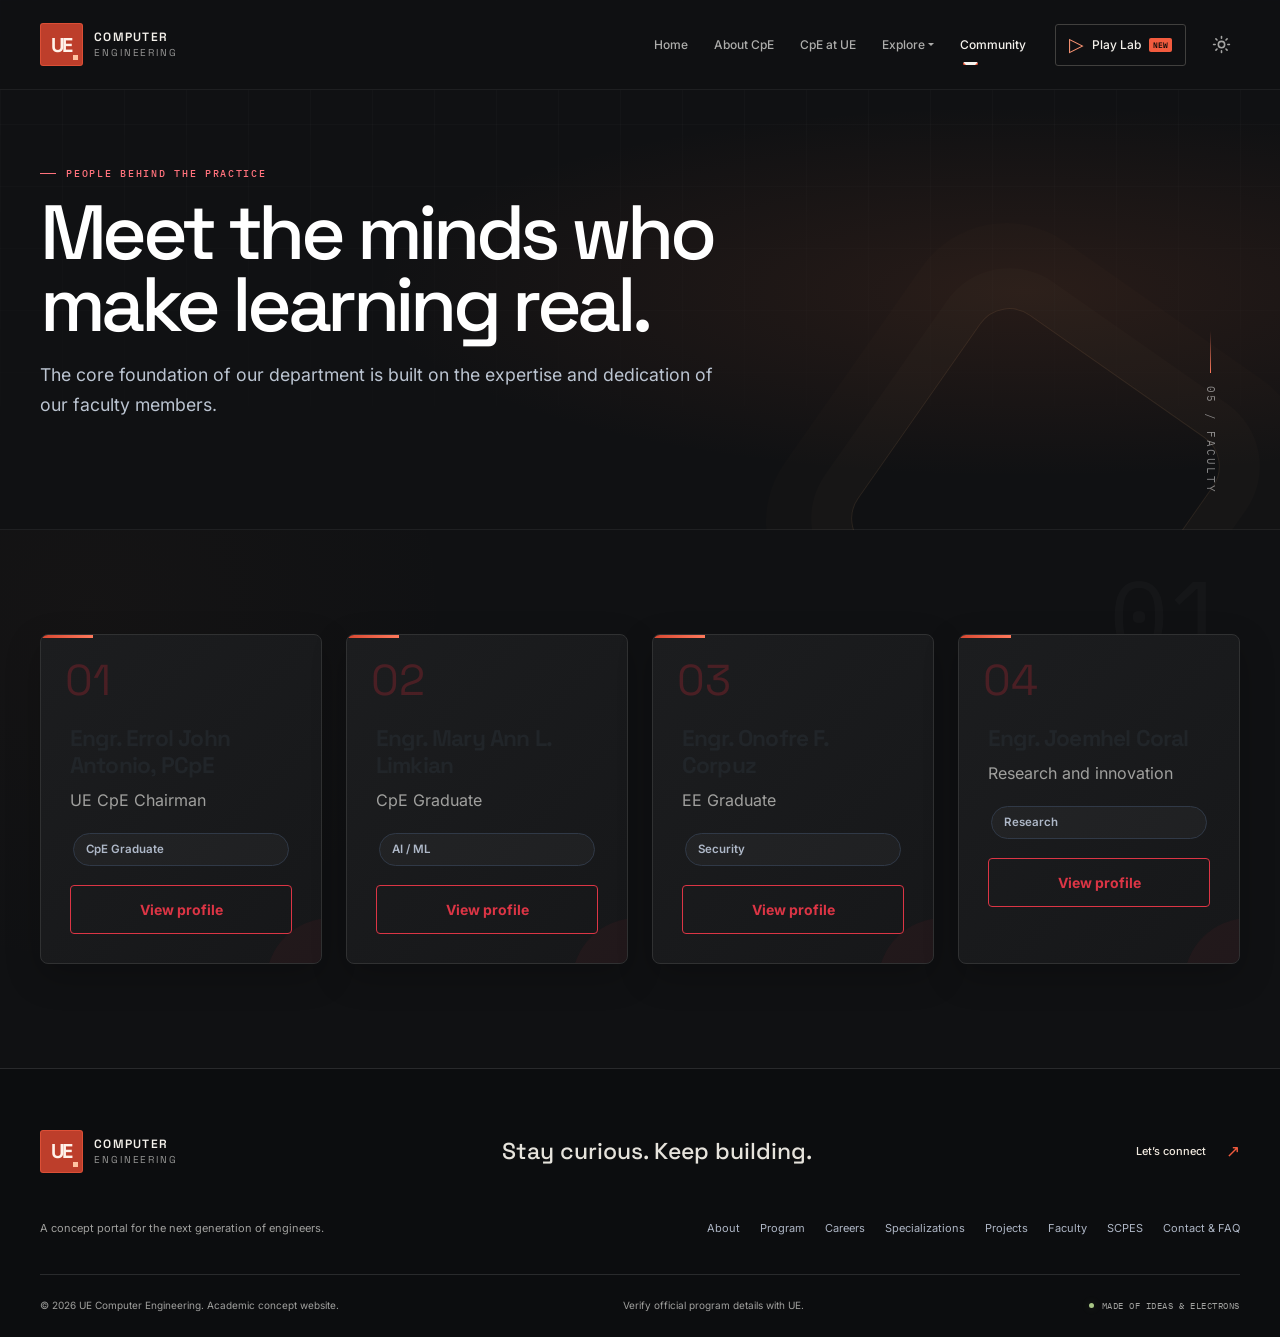
==== commit 769a441b: "Add files via upload" ====
--- a/faculty.html
+++ b/faculty.html
@@ -1,21 +1,149 @@
-﻿<!doctype html><html lang="en"><head><meta charset="utf-8"><meta name="viewport" content="width=device-width, initial-scale=1"><title>Faculty | UE Computer Engineering</title><link href="assets/vendor/bootstrap.min.css" rel="stylesheet"><script src="js/theme-init.js"></script><link rel="stylesheet" href="css/style.css">
-    <link rel="stylesheet" href="css/experience.css"><link href="assets/fonts.css" rel="stylesheet"></head><body data-page="faculty">
-    <a class="skip-link" href="#main-content">Skip to content</a><div class="progress-line"></div><nav class="navbar navbar-expand-lg" aria-label="Main navigation">
+﻿<!doctype html>
+<html lang="en">
+
+<head>
+    <meta charset="utf-8">
+    <meta name="viewport" content="width=device-width, initial-scale=1">
+    <title>Faculty | UE Computer Engineering</title>
+    <link href="assets/vendor/bootstrap.min.css" rel="stylesheet">
+    <script src="js/theme-init.js"></script>
+    <link rel="stylesheet" href="css/style.css">
+    <link rel="stylesheet" href="css/experience.css">
+    <link href="assets/fonts.css" rel="stylesheet">
+</head>
+
+<body data-page="faculty">
+    <a class="skip-link" href="#main-content">Skip to content</a>
+    <div class="progress-line"></div>
+    <nav class="navbar navbar-expand-lg" aria-label="Main navigation">
+        <div class="container">
+            <a class="navbar-brand" href="index.html"><span class="brand-mark">UE<span
+                        class="brand-mark-dot"></span></span><span
+                    class="brand-wordmark">COMPUTER<span>ENGINEERING</span></span></a>
+            <button class="navbar-toggler" type="button" data-bs-toggle="collapse" data-bs-target="#mainNav"
+                aria-controls="mainNav" aria-expanded="false" aria-label="Toggle navigation"><span
+                    class="navbar-toggler-icon"></span></button>
+            <div class="collapse navbar-collapse" id="mainNav">
+                <ul class="navbar-nav ms-auto align-items-lg-center">
+                    <li class="nav-item"><a class="nav-link" href="index.html">Home</a></li>
+                    <li class="nav-item"><a class="nav-link" href="about-cpe.html">About CpE</a></li>
+                    <li class="nav-item"><a class="nav-link" href="cpe-ue.html">CpE at UE</a></li>
+                    <li class="nav-item dropdown"><a class="nav-link dropdown-toggle" href="#" role="button"
+                            data-bs-toggle="dropdown" aria-expanded="false">Explore</a>
+                        <ul class="dropdown-menu">
+                            <li><a class="dropdown-item" href="specializations.html">Specializations</a></li>
+                            <li><a class="dropdown-item" href="careers.html">Careers</a></li>
+                            <li><a class="dropdown-item" href="projects.html">Projects</a></li>
+                        </ul>
+                    </li>
+                    <li class="nav-item dropdown"><a class="nav-link dropdown-toggle" href="#" role="button"
+                            data-bs-toggle="dropdown" aria-expanded="false">Community</a>
+                        <ul class="dropdown-menu">
+                            <li><a class="dropdown-item" href="faculty.html">Faculty</a></li>
+                            <li><a class="dropdown-item" href="scpes.html">SCPES</a></li>
+                            <li><a class="dropdown-item" href="contact.html">Contact & FAQ</a></li>
+                        </ul>
+                    </li>
+                    <li class="nav-item"><a class="nav-link nav-play" href="index.html#play-lab"><span
+                                aria-hidden="true">▷</span> Play Lab <span class="new-tag">NEW</span></a></li>
+                </ul>
+            </div>
+        </div>
+    </nav>
+    <main id="main-content" tabindex="-1">
+        <section class="page-hero">
+            <div class="container reveal"><span class="eyebrow">People behind the practice</span>
+                <h1>Meet the minds who make learning real.</h1>
+                <p>The core foundation of our department is built on the expertise and dedication of our faculty members.</p>
+            </div>
+        </section>
+        <section class="section-space">
             <div class="container">
-                <a class="navbar-brand" href="index.html"><span class="brand-mark">UE<span class="brand-mark-dot"></span></span><span class="brand-wordmark">COMPUTER<span>ENGINEERING</span></span></a>
-                <button class="navbar-toggler" type="button" data-bs-toggle="collapse" data-bs-target="#mainNav" aria-controls="mainNav" aria-expanded="false" aria-label="Toggle navigation"><span class="navbar-toggler-icon"></span></button>
-                <div class="collapse navbar-collapse" id="mainNav">
-                    <ul class="navbar-nav ms-auto align-items-lg-center">
-                        <li class="nav-item"><a class="nav-link" href="index.html">Home</a></li>
-                        <li class="nav-item"><a class="nav-link" href="about-cpe.html">About CpE</a></li>
-                        <li class="nav-item"><a class="nav-link" href="cpe-ue.html">CpE at UE</a></li>
-                        <li class="nav-item dropdown"><a class="nav-link dropdown-toggle" href="#" role="button" data-bs-toggle="dropdown" aria-expanded="false">Explore</a><ul class="dropdown-menu"><li><a class="dropdown-item" href="specializations.html">Specializations</a></li><li><a class="dropdown-item" href="careers.html">Careers</a></li><li><a class="dropdown-item" href="projects.html">Projects</a></li></ul></li>
-                        <li class="nav-item dropdown"><a class="nav-link dropdown-toggle" href="#" role="button" data-bs-toggle="dropdown" aria-expanded="false">Community</a><ul class="dropdown-menu"><li><a class="dropdown-item" href="faculty.html">Faculty</a></li><li><a class="dropdown-item" href="scpes.html">SCPES</a></li><li><a class="dropdown-item" href="contact.html">Contact & FAQ</a></li></ul></li>
-                        <li class="nav-item"><a class="nav-link nav-play" href="index.html#play-lab"><span aria-hidden="true">▷</span> Play Lab <span class="new-tag">NEW</span></a></li>
-                    </ul>
+                <div class="row g-4">
+                    <div class="col-12 col-md-6 col-lg-3 reveal">
+                        <article class="card feature-card">
+                            <div class="icon-box">01</div>
+                            <h3>Engr. Errol John Antonio, PCpE</h3>
+                            <p class="text-muted">UE CpE Chairman</p><span
+                                class="pill">CpE Graduate</span><button class="btn btn-outline-danger btn-sm mt-3"
+                                data-bs-toggle="modal" data-bs-target="#infoModal"
+                                data-modal-title="Faculty profile placeholder"
+                                data-modal-text="Replace with a verified name, title, specialization, courses, and professional biography.">View
+                                profile</button>
+                        </article>
+                    </div>
+                    <div class="col-12 col-md-6 col-lg-3 reveal">
+                        <article class="card feature-card">
+                            <div class="icon-box">02</div>
+                            <h3>Engr. Mary Ann L. Limkian</h3>
+                            <p class="text-muted">CpE Graduate</p><span class="pill">AI /
+                                ML</span><button class="btn btn-outline-danger btn-sm mt-3" data-bs-toggle="modal"
+                                data-bs-target="#infoModal" data-modal-title="Faculty profile placeholder"
+                                data-modal-text="Replace with a verified name, title, specialization, courses, and professional biography.">View
+                                profile</button>
+                        </article>
+                    </div>
+                    <div class="col-12 col-md-6 col-lg-3 reveal">
+                        <article class="card feature-card">
+                            <div class="icon-box">03</div>
+                            <h3>Engr. Onofre F. Corpuz</h3>
+                            <p class="text-muted">EE Graduate</p><span
+                                class="pill">Security</span><button class="btn btn-outline-danger btn-sm mt-3"
+                                data-bs-toggle="modal" data-bs-target="#infoModal"
+                                data-modal-title="Faculty profile placeholder"
+                                data-modal-text="Replace with a verified name, title, specialization, courses, and professional biography.">View
+                                profile</button>
+                        </article>
+                    </div>
+                    <div class="col-12 col-md-6 col-lg-3 reveal">
+                        <article class="card feature-card">
+                            <div class="icon-box">04</div>
+                            <h3>Engr. Joemhel Coral</h3>
+                            <p class="text-muted">Research and innovation</p><span class="pill">Research</span><button
+                                class="btn btn-outline-danger btn-sm mt-3" data-bs-toggle="modal"
+                                data-bs-target="#infoModal" data-modal-title="Faculty profile placeholder"
+                                data-modal-text="Replace with a verified name, title, specialization, courses, and professional biography.">View
+                                profile</button>
+                        </article>
+                    </div>
                 </div>
             </div>
-        </nav><main id="main-content" tabindex="-1"><section class="page-hero"><div class="container reveal"><span class="eyebrow">People behind the practice</span><h1>Meet the minds who make learning real.</h1><p>Placeholder profiles are intentionally easy to replace with verified faculty information.</p></div></section><section class="section-space"><div class="container"><div class="row g-4"><div class="col-12 col-md-6 col-lg-3 reveal"><article class="card feature-card"><div class="icon-box">01</div><h3>Faculty profile</h3><p class="text-muted">Systems and embedded computing</p><span class="pill">Architecture</span><button class="btn btn-outline-danger btn-sm mt-3" data-bs-toggle="modal" data-bs-target="#infoModal" data-modal-title="Faculty profile placeholder" data-modal-text="Replace with a verified name, title, specialization, courses, and professional biography.">View profile</button></article></div><div class="col-12 col-md-6 col-lg-3 reveal"><article class="card feature-card"><div class="icon-box">02</div><h3>Faculty profile</h3><p class="text-muted">Software and intelligent systems</p><span class="pill">AI / ML</span><button class="btn btn-outline-danger btn-sm mt-3" data-bs-toggle="modal" data-bs-target="#infoModal" data-modal-title="Faculty profile placeholder" data-modal-text="Replace with a verified name, title, specialization, courses, and professional biography.">View profile</button></article></div><div class="col-12 col-md-6 col-lg-3 reveal"><article class="card feature-card"><div class="icon-box">03</div><h3>Faculty profile</h3><p class="text-muted">Networks and cybersecurity</p><span class="pill">Security</span><button class="btn btn-outline-danger btn-sm mt-3" data-bs-toggle="modal" data-bs-target="#infoModal" data-modal-title="Faculty profile placeholder" data-modal-text="Replace with a verified name, title, specialization, courses, and professional biography.">View profile</button></article></div><div class="col-12 col-md-6 col-lg-3 reveal"><article class="card feature-card"><div class="icon-box">04</div><h3>Faculty profile</h3><p class="text-muted">Research and innovation</p><span class="pill">Research</span><button class="btn btn-outline-danger btn-sm mt-3" data-bs-toggle="modal" data-bs-target="#infoModal" data-modal-title="Faculty profile placeholder" data-modal-text="Replace with a verified name, title, specialization, courses, and professional biography.">View profile</button></article></div></div></div></section></main><footer class="site-footer">
-        <div class="container"><div class="footer-top"><a class="navbar-brand" href="index.html"><span class="brand-mark">UE<span class="brand-mark-dot"></span></span><span class="brand-wordmark">COMPUTER<span>ENGINEERING</span></span></a><p>Stay curious. Keep building.</p><a class="text-link" href="contact.html">Let’s connect <span aria-hidden="true">↗</span></a></div><div class="footer-links"><span>A concept portal for the next generation of engineers.</span><nav aria-label="Footer navigation"><a href="about-cpe.html">About</a><a href="cpe-ue.html">Program</a><a href="careers.html">Careers</a><a href="specializations.html">Specializations</a><a href="projects.html">Projects</a><a href="faculty.html">Faculty</a><a href="scpes.html">SCPES</a><a href="contact.html">Contact & FAQ</a></nav></div><div class="footer-bottom"><small>© 2026 UE Computer Engineering. Academic concept website.</small><small>Verify official program details with UE.</small><span><i class="status-dot"></i> MADE OF IDEAS & ELECTRONS</span></div></div>
-    </footer><div class="modal fade" id="infoModal" tabindex="-1"><div class="modal-dialog modal-dialog-centered"><div class="modal-content"><div class="modal-header"><h2 class="modal-title fs-4" id="infoModalLabel">Profile</h2><button class="btn-close" data-bs-dismiss="modal" aria-label="Close"></button></div><div class="modal-body" id="modalContent"></div></div></div></div><button class="back-top" aria-label="Back to top">â†‘</button><script src="assets/vendor/bootstrap.bundle.min.js"></script><script src="js/script.js"></script>
-    <script src="js/experience.js"></script></body></html>
+        </section>
+    </main>
+    <footer class="site-footer">
+        <div class="container">
+            <div class="footer-top"><a class="navbar-brand" href="index.html"><span class="brand-mark">UE<span
+                            class="brand-mark-dot"></span></span><span
+                        class="brand-wordmark">COMPUTER<span>ENGINEERING</span></span></a>
+                <p>Stay curious. Keep building.</p><a class="text-link" href="contact.html">Let’s connect <span
+                        aria-hidden="true">↗</span></a>
+            </div>
+            <div class="footer-links"><span>A concept portal for the next generation of engineers.</span>
+                <nav aria-label="Footer navigation"><a href="about-cpe.html">About</a><a
+                        href="cpe-ue.html">Program</a><a href="careers.html">Careers</a><a
+                        href="specializations.html">Specializations</a><a href="projects.html">Projects</a><a
+                        href="faculty.html">Faculty</a><a href="scpes.html">SCPES</a><a href="contact.html">Contact &
+                        FAQ</a></nav>
+            </div>
+            <div class="footer-bottom"><small>© 2026 UE Computer Engineering. Academic concept
+                    website.</small><small>Verify official program details with UE.</small><span><i
+                        class="status-dot"></i> MADE OF IDEAS & ELECTRONS</span></div>
+        </div>
+    </footer>
+    <div class="modal fade" id="infoModal" tabindex="-1">
+        <div class="modal-dialog modal-dialog-centered">
+            <div class="modal-content">
+                <div class="modal-header">
+                    <h2 class="modal-title fs-4" id="infoModalLabel">Profile</h2><button class="btn-close"
+                        data-bs-dismiss="modal" aria-label="Close"></button>
+                </div>
+                <div class="modal-body" id="modalContent"></div>
+            </div>
+        </div>
+    </div><button class="back-top" aria-label="Back to top">â†‘</button>
+    <script src="assets/vendor/bootstrap.bundle.min.js"></script>
+    <script src="js/script.js"></script>
+    <script src="js/experience.js"></script>
+</body>
+
+</html>
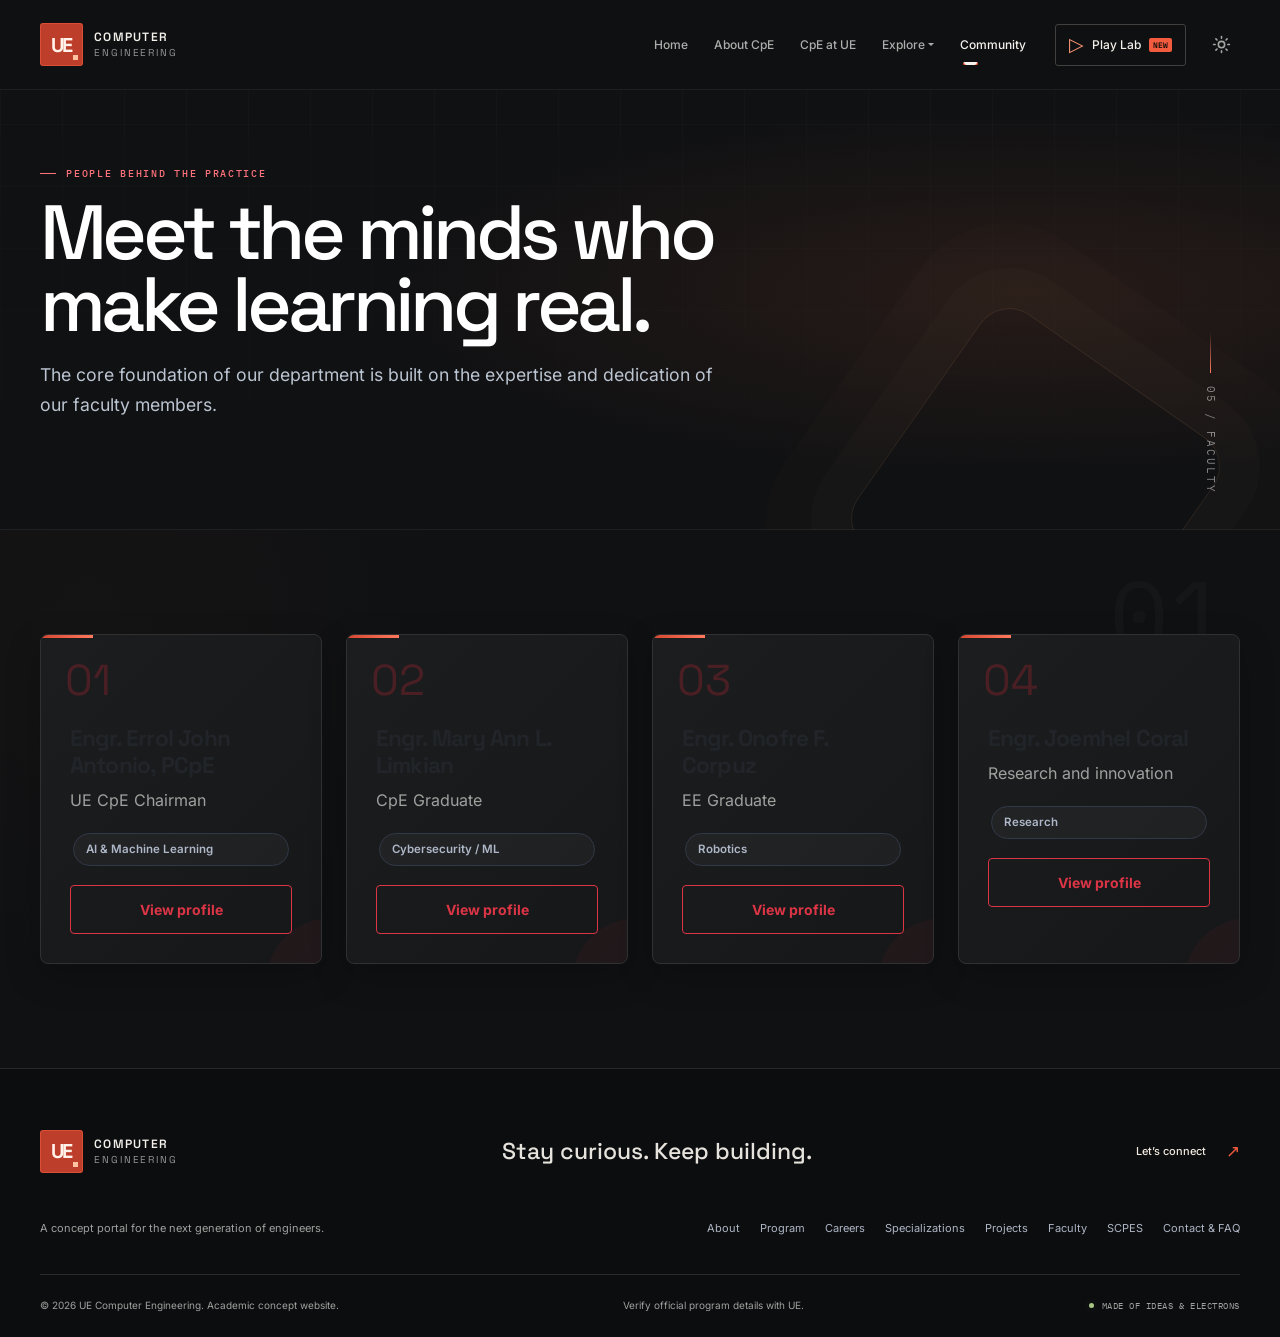
==== commit ab5d0fd6: "Updated index, projects and faculty" ====
--- a/faculty.html
+++ b/faculty.html
@@ -65,10 +65,10 @@
                             <div class="icon-box">01</div>
                             <h3>Engr. Errol John Antonio, PCpE</h3>
                             <p class="text-muted">UE CpE Chairman</p><span
-                                class="pill">CpE Graduate</span><button class="btn btn-outline-danger btn-sm mt-3"
+                                class="pill">AI & Machine Learning </span><button class="btn btn-outline-danger btn-sm mt-3"
                                 data-bs-toggle="modal" data-bs-target="#infoModal"
-                                data-modal-title="Faculty profile placeholder"
-                                data-modal-text="Replace with a verified name, title, specialization, courses, and professional biography.">View
+                                data-modal-title="Faculty profile "
+                                data-modal-text="CPE Professor specialized in Software Engineering, AI and Machine Learning. ">View
                                 profile</button>
                         </article>
                     </div>
@@ -76,10 +76,10 @@
                         <article class="card feature-card">
                             <div class="icon-box">02</div>
                             <h3>Engr. Mary Ann L. Limkian</h3>
-                            <p class="text-muted">CpE Graduate</p><span class="pill">AI /
+                            <p class="text-muted">CpE Graduate</p><span class="pill">Cybersecurity /
                                 ML</span><button class="btn btn-outline-danger btn-sm mt-3" data-bs-toggle="modal"
-                                data-bs-target="#infoModal" data-modal-title="Faculty profile placeholder"
-                                data-modal-text="Replace with a verified name, title, specialization, courses, and professional biography.">View
+                                data-bs-target="#infoModal" data-modal-title="Faculty profile "
+                                data-modal-text="CpE Professor specialized in Cybersecurity">View
                                 profile</button>
                         </article>
                     </div>
@@ -88,10 +88,10 @@
                             <div class="icon-box">03</div>
                             <h3>Engr. Onofre F. Corpuz</h3>
                             <p class="text-muted">EE Graduate</p><span
-                                class="pill">Security</span><button class="btn btn-outline-danger btn-sm mt-3"
+                                class="pill">Robotics</span><button class="btn btn-outline-danger btn-sm mt-3"
                                 data-bs-toggle="modal" data-bs-target="#infoModal"
-                                data-modal-title="Faculty profile placeholder"
-                                data-modal-text="Replace with a verified name, title, specialization, courses, and professional biography.">View
+                                data-modal-title="Faculty profile"
+                                data-modal-text="CpE Professor specialized in Hardware and Robotics">View
                                 profile</button>
                         </article>
                     </div>
@@ -101,8 +101,8 @@
                             <h3>Engr. Joemhel Coral</h3>
                             <p class="text-muted">Research and innovation</p><span class="pill">Research</span><button
                                 class="btn btn-outline-danger btn-sm mt-3" data-bs-toggle="modal"
-                                data-bs-target="#infoModal" data-modal-title="Faculty profile placeholder"
-                                data-modal-text="Replace with a verified name, title, specialization, courses, and professional biography.">View
+                                data-bs-target="#infoModal" data-modal-title="Faculty profile"
+                                data-modal-text="CpE Professor specialized in Research and Innovation">View
                                 profile</button>
                         </article>
                     </div>
